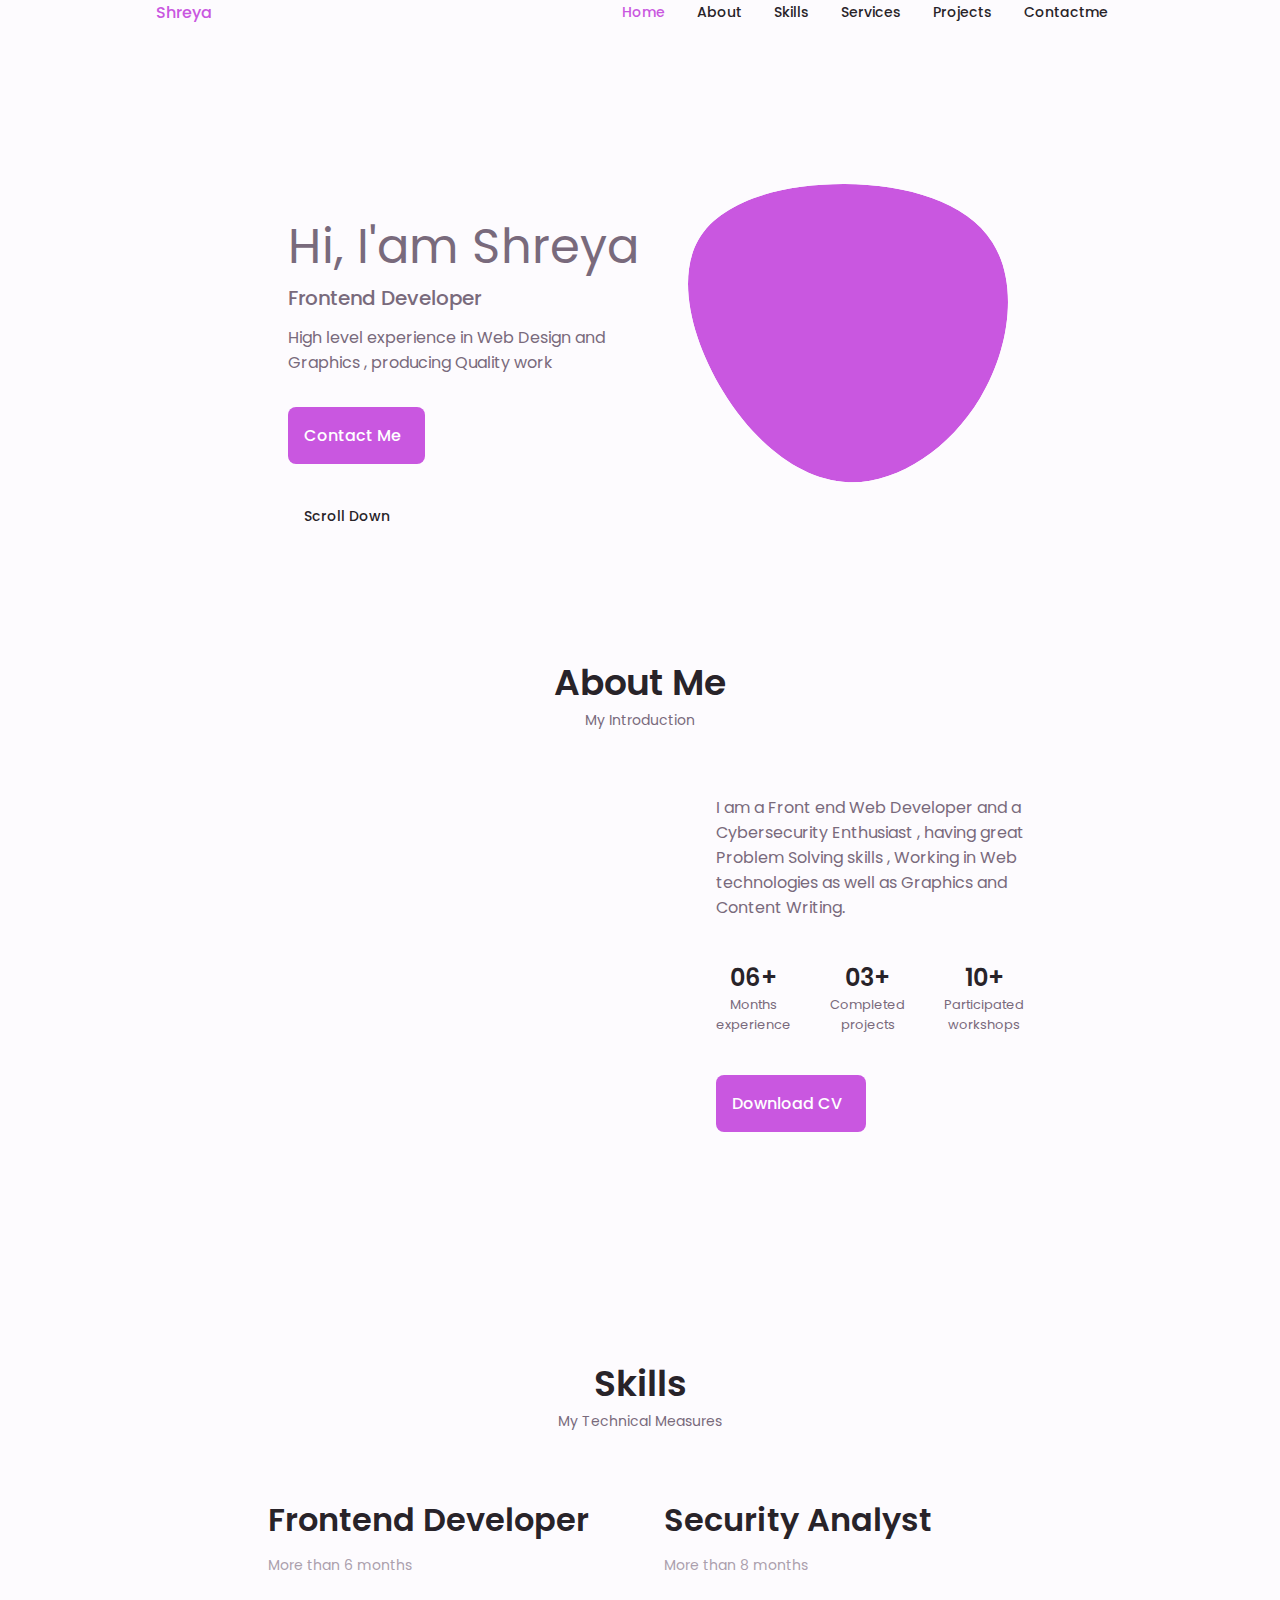
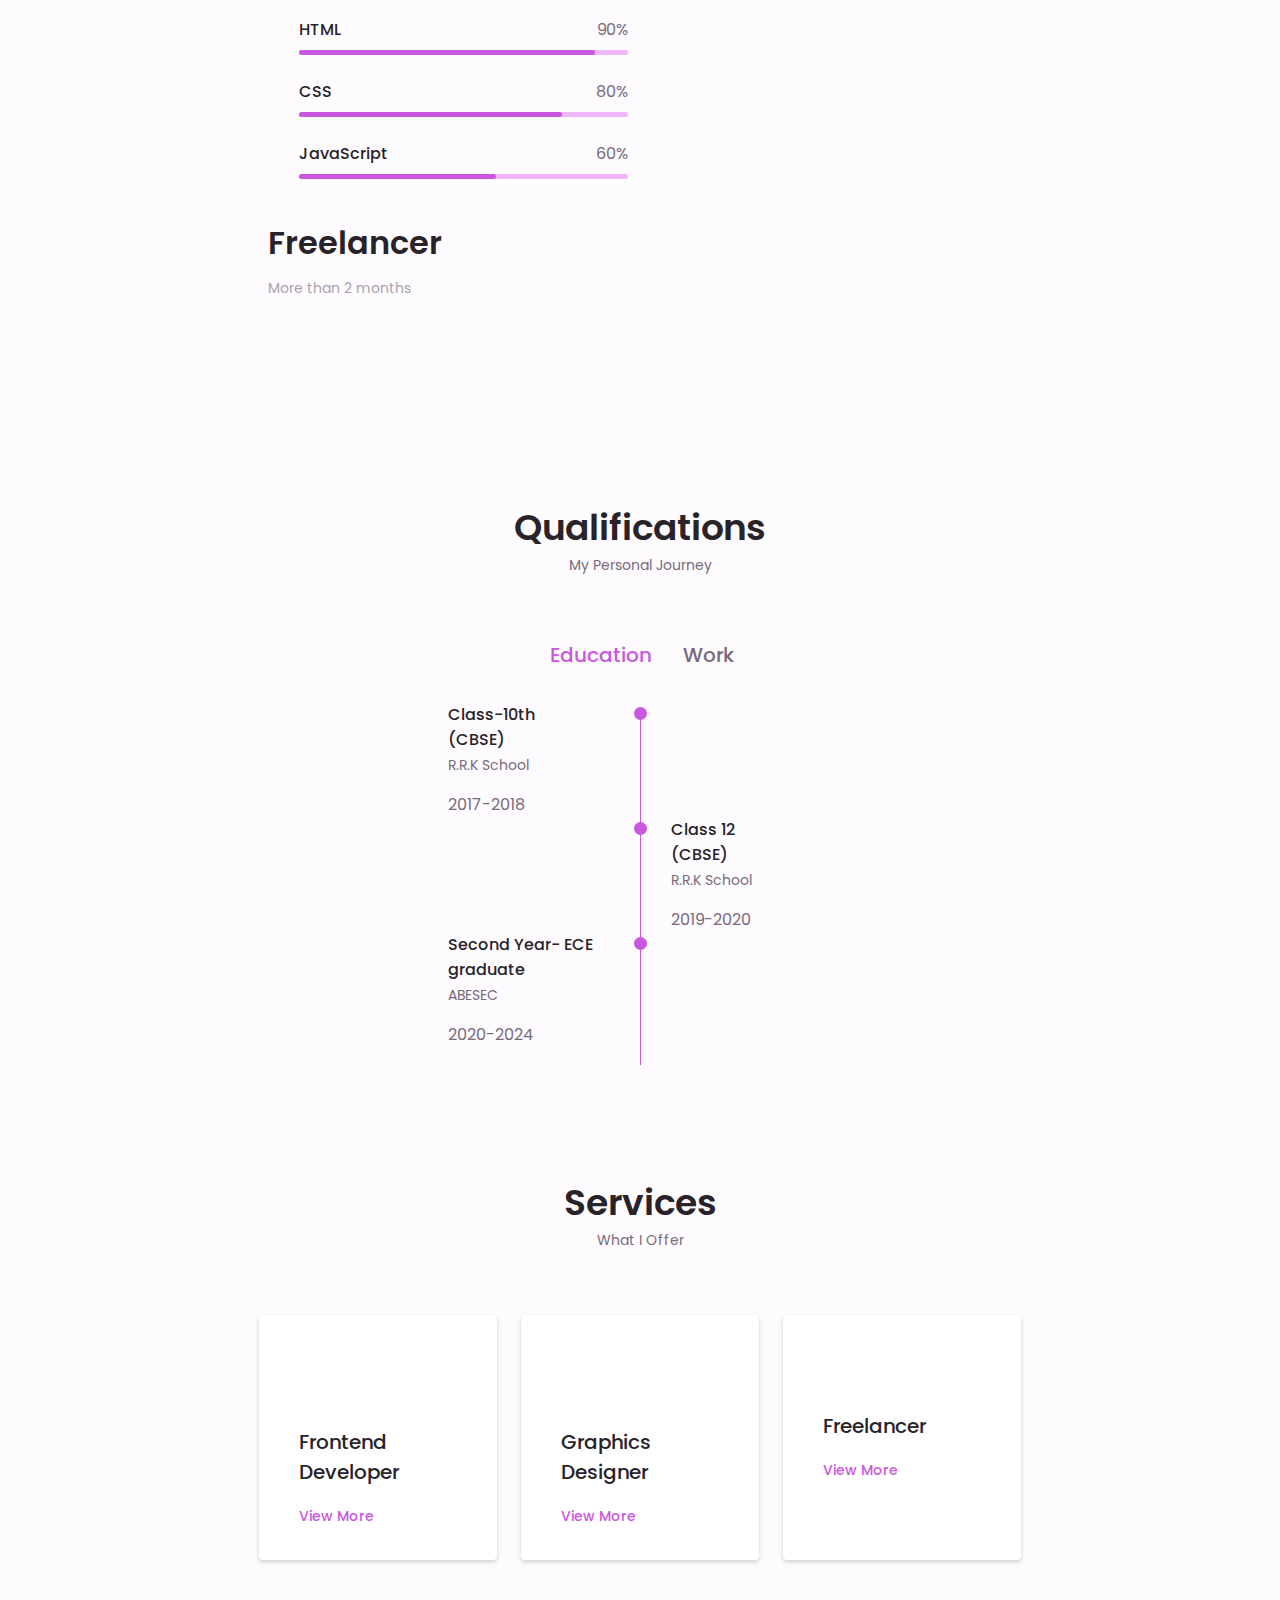
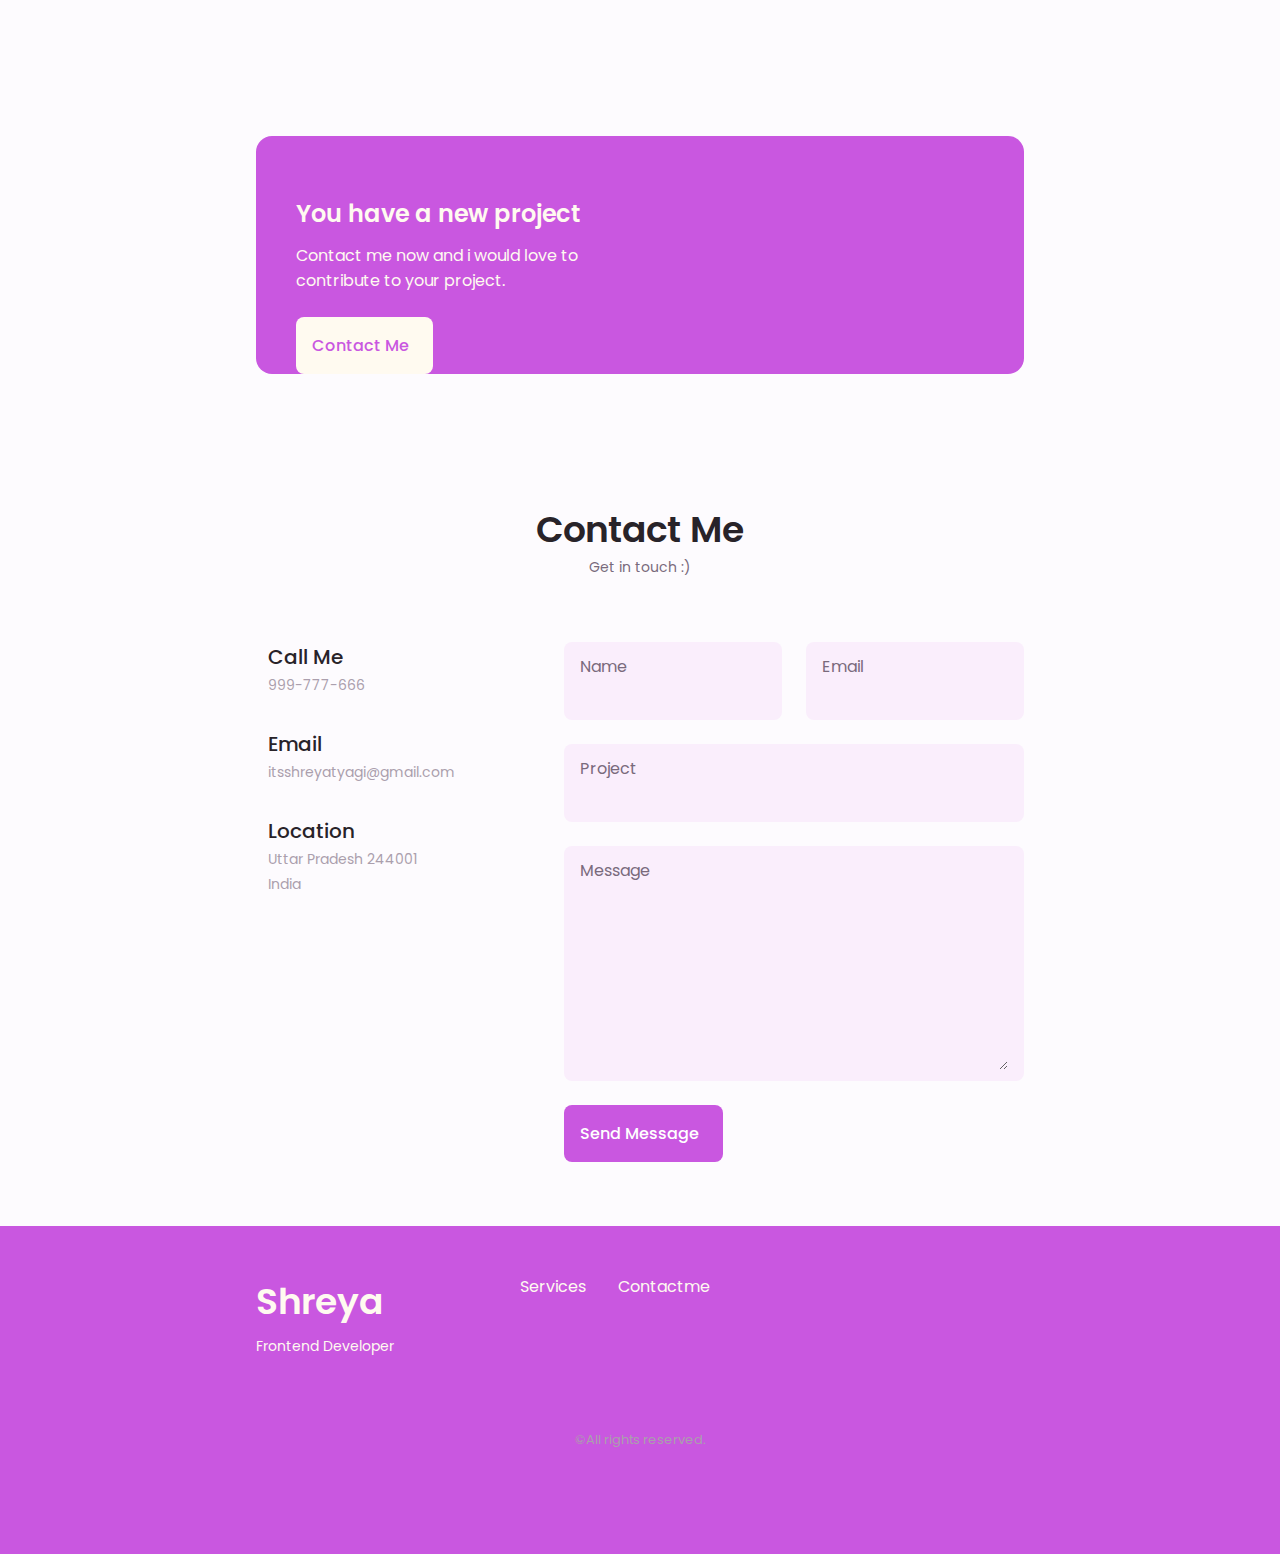
==== index.html @ b66e81a8 "Add files via upload" ====
<!DOCTYPE html>
    <html lang="en">
    <head>
        <meta charset="UTF-8">
        <meta name="viewport" content="width=device-width, initial-scale=1.0">

        <!--==================== UNICONS ====================-->
        <link rel="stylesheet" href="https://unicons.iconscout.com/release/v4.0.0/css/line.css">
        
        
        <!--==================== CSS ====================-->
        <link rel="stylesheet" href="Portfolioo.css">

        <title>Responsive Portfolio Website</title>
    </head>
    <body>
        <!--==================== HEADER ====================-->
        <header class="header" id="header">
            <nav class="nav container">
                <a href="#" class="nav__logo">Shreya</a>

                <div class="nav__menu" id="nav-menu">
                    <ul class="nav__list grid">
                        <li class="nav__item">
                            <a href="#home" class="nav__link active-link">
                                <i class="uil uil-estate nav__icon"></i> Home

                            </a>
                            <li class="nav__item">
                                <a href="#about" class="nav__link">
                                    <i class="uil uil-user nav__icon"></i> About
                                    
                                </a>
                            <li class="nav__item">
                            <a href="#skills" class="nav__link">
                                <i class="uil uil-file-edit-alt nav__icon"></i> Skills
                                
                            </a>
                            <li class="nav__item">
                                <a href="#services" class="nav__link">
                                    <i class="uil uil-briefcase-alt nav__icon"></i> Services
                                </a>
                           <li class="nav__item">
                                    <a href="#projects" class="nav__link">
                                        <i class="uil uil-scenery nav__icon"></i> Projects
                                 </a>
                           <li class="nav__item">
                                    <a href="#contact" class="nav__link">
                                        <i class="uil uil-message nav__icon"></i> Contactme
                                        
                                 </a>      
                          </li>
                    </ul>
                    <i class="uil uil-multiply nav__close" id="nav-close"></i>
                </div>

                <div class="nav__btns">
                    <!--Theme change button-->
                    <i class="uil uil-moon change-theme" id="theme-button"></i>

                    <div class="nav__toggle" id="nav-toggle">
                        <i class="uil uil-apps"></i>
                    </div>
                </div>
            </nav>
        </header>

        <!--==================== MAIN ====================-->
        <main class="main">
            <!--==================== HOME ====================-->
            <section class="home section" id="home">
                <div class="home__container container grid">
                    <div class="home__content grid">
                        <div class="home__social">
                            <a href="https://www.linkedin.com/in/shreya-tyagi-624786135" target= "_blank" class="home__social-icon">
                                <i class="uil uil-linkedin-alt"></i>

                            </a>
                            <a href="https://dribbble.com" target= "_blank" class="home__social-icon">
                                <i class="uil uil-dribbble"></i>
                            </a>
                            <a href="https://github.com" target= "_blank" class="home__social-icon">
                                <i class="uil uil-github-alt"></i>
                            </a>
                        </div>

                        <div class="home__blob">
                            <svg viewBox="0 0 200 187" xmlns="http://www.w3.org/2000/svg" xmlns:xlink="http://www.w3.org/1999/xlink">
                                <mask id="mask0" mask-type="alpha">
                                    <path d="M190.312 36.4879C206.582 62.1187 201.309 102.826 182.328 134.186C163.346 165.547 
                                    130.807 187.559 100.226 186.353C69.6454 185.297 41.0228 161.023 21.7403 129.362C2.45775 
                                    97.8511 -7.48481 59.1033 6.67581 34.5279C20.9871 10.1032 59.7028 -0.149132 97.9666 
                                    0.00163737C136.23 0.303176 174.193 10.857 190.312 36.4879Z"/>
                                </mask>
                                <g mask="url(#mask0)">
                                    <path d="M190.312 36.4879C206.582 62.1187 201.309 102.826 182.328 134.186C163.346 
                                    165.547 130.807 187.559 100.226 186.353C69.6454 185.297 41.0228 161.023 21.7403 
                                    129.362C2.45775 97.8511 -7.48481 59.1033 6.67581 34.5279C20.9871 10.1032 59.7028 
                                    -0.149132 97.9666 0.00163737C136.23 0.303176 174.193 10.857 190.312 36.4879Z"/>
                                    <image class="home__blob-img" x='14' y='9' xlink:href="../lala-removebg-preview.png">
                                </g>
                            </svg>
                        </div>

                        <div class="home__data">
                            <hi class="home__title">Hi, I'am Shreya</hi>
                            <h3 class="home__subtitle">Frontend Developer</h3>
                            <p class="home__description">High level experience in Web Design and Graphics , producing Quality work</p>
                            <a href="#contact" class="button button--flex">
                                Contact Me
                                <i class="uil uil-message button__icon"></i>
                            </a>
                        </div>
                    </div>

                    <div class="home__scroll">
                        <a href="#about" class="home__scroll-button button--flex">
                            <i class="uil uil-mouse-alt home__scroll-mouse"></i>
                            <span class="home__scroll-name">Scroll Down</span>
                            <i class="uil uil-arrow-down home__scroll-arrow"></i>
                        </a>
                    </div>
                </div>
            </section>

            <!--==================== ABOUT ====================-->
            <section class="about section" id="about">
                <h2 class="section__title">About Me</h2>
                <span class="section__subtitle">My Introduction</span>

                <div class="about__container container grid">
                    <img src="./portfolio1.jpg" alt="" class="about__img">

                    <div class="about__data">
                        <p class="about__description">
                            I am a Front end Web Developer and a Cybersecurity Enthusiast , having great Problem Solving skills , Working in Web technologies as well as Graphics and Content Writing.</p>

                            <div class="about__info">
                                <div>
                                    <span class="about__info-title">
                                    06+</span>
                                    <span class="about__info-name">
                                        Months<br>experience
                                    </span>
                                </div>

                                <div>
                                    <span class="about__info-title">
                                    03+</span>
                                    <span class="about__info-name">
                                        Completed
                                        <br>projects
                                    </span>
                                </div>

                                <div>
                                    <span class="about__info-title">
                                    10+</span>
                                    <span class="about__info-name">
                                        Participated<br>
                                       workshops
                                    </span>
                                </div>
                            </div>
                        
                        <div class="about__buttons">
                            <a download="" href="./Shreya_resume.pdf" class="button button--flex">
                                Download CV<i class="uil uil-download-alt button__icon"></i>
                            
                            </a>
                        </div>
                    </div>
                </div>

        
            </section>

            <!--==================== SKILLS ====================-->
            <section class="skills section" id="skills">
                <section class="skills section" id="skills">
                    <h2 class="section__title">Skills</h2>
                    <span class="section__subtitle">My Technical Measures</span>

                    <div class="skills__container container grid">
                        <div>
                            <!--==================== SKILLS 1====================-->
                            <div class="skills__content skills__open">
                                <div class="skills__header">
                                    <i class="uil uil-brackets-curly skills__icon"> </i>

                                    <div>
                                        <h1 class="skills__titles">Frontend Developer</h1>
                                        <span class="skills__subtitle">More than 6 months</span>
                                    </div>

                                    <i class="uil uil-angle-down skills__arrow"></i>
                                </div>

                                <div class="skills__list grid">
                                    <div class="skills__data">
                                        <div class="skills__titles">
                                            <h3 class="skills__name">  HTML
                                            </h3>
                                            <span class="skills__number">90%</span>
                                        </div>

                                         <div class="skills__bar">
                                             <span class="skills__percentage skills__html">
                                             </span>
                                         </div>
                                    </div>

                                    <div class="skills__data">
                                        <div class="skills__titles">
                                            <h3 class="skills__name"> CSS
                                            </h3>
                                            <span class="skills__number">80%</span>
                                        </div>

                                         <div class="skills__bar">
                                             <span class="skills__percentage skills__css">
                                             </span>
                                         </div>
                                    </div>

                                    <div class="skills__data">
                                        <div class="skills__titles">
                                            <h3 class="skills__name"> JavaScript
                                            </h3>
                                            <span class="skills__number">60%</span>
                                        </div>

                                         <div class="skills__bar">
                                             <span class="skills__percentage skills__js">
                                             </span>
                                         </div>
                                    </div> 
                                </div>
                            </div>
                       </div>

                        <div>
                             <!--==================== SKILLS 2 ====================-->
                             <div class="skills__content skills__close">
                                <div class="skills__header">
                                    <i class="uil uil-shield-check skills__icon"></i>

                                    <div>
                                        <h1 class="skills__titles">Security Analyst</h1>
                                        <span class="skills__subtitle">More than 8 months</span>
                                    </div>

                                    <i class="uil uil-angle-down skills__arrow"></i>
                                </div>

                                <div class="skills__list grid">
                                    <div class="skills__data">
                                        <div class="skills__titles">
                                            <h3 class="skills__name"> Penetration Testing
                                            </h3>
                                            <span class="skills__number">70%</span>
                                        </div>

                                         <div class="skills__bar">
                                             <span class="skills__percentage skills__pt">
                                             </span>
                                         </div>
                                    </div>

                                    <div class="skills__data">
                                        <div class="skills__titles">
                                            <h3 class="skills__name"> Enumeration & Scanning
                                            </h3>
                                            <span class="skills__number">80%</span>
                                        </div>

                                         <div class="skills__bar">
                                             <span class="skills__percentage skills__eands">
                                             </span>
                                         </div>
                                    </div>

                                    <div class="skills__data">
                                        <div class="skills__titles">
                                            <h3 class="skills__name"> Network Hacking
                                            </h3>
                                            <span class="skills__number">60%</span>
                                        </div>

                                         <div class="skills__bar">
                                             <span class="skills__percentage skills__nh">
                                             </span>
                                         </div>
                                    </div>

                                    <div class="skills__data">
                                        <div class="skills__titles">
                                            <h3 class="skills__name"> Gaining Root Access
                                            </h3>
                                            <span class="skills__number">80%</span>
                                        </div>

                                         <div class="skills__bar">
                                             <span class="skills__percentage skills__root">
                                             </span>
                                         </div>
                                    </div>
                                </div>
                             </div>   
                        </div>

                        <div>
                            <!--==================== SKILLS 3====================-->
                            <div class="skills__content skills__close">
                                <div class="skills__header">
                                    <i class="uil uil-swatchbook skills__icon"></i>

                                    <div>
                                        <h1 class="skills__titles">Freelancer</h1>
                                        <span class="skills__subtitle">More than 2 months</span>
                                    </div>

                                    <i class="uil uil-angle-down skills__arrow"></i>
                                </div>

                                <div class="skills__list grid">
                                    <div class="skills__data">
                                        <div class="skills__titles">
                                            <h3 class="skills__name"> Graphics Designing
                                            </h3>
                                            <span class="skills__number">80%</span>
                                        </div>

                                         <div class="skills__bar">
                                             <span class="skills__percentage skills__gd">
                                             </span>
                                         </div>
                                    </div>

                                    <div class="skills__data">
                                        <div class="skills__titles">
                                            <h3 class="skills__name">Transcripting
                                            </h3>
                                            <span class="skills__number">90%</span>
                                        </div>

                                         <div class="skills__bar">
                                             <span class="skills__percentage skills__ts">
                                             </span>
                                         </div>
                                    </div>

                                    <div class="skills__data">
                                        <div class="skills__titles">
                                            <h3 class="skills__name"> Photoshop
                                            </h3>
                                            <span class="skills__number">70%</span>
                                        </div>

                                         <div class="skills__bar">
                                             <span class="skills__percentage skills__php">
                                             </span>
                                         </div>
                                    </div>
                                </div>
                            </div>       
                        </div>
                    </div>
                </section>


            </section>

            <!--==================== QUALIFICATION ====================-->
            <section class="qualification section">
                <h2 class="section__title">Qualifications</h2>
                <span class="section__subtitle">My Personal Journey</span>

                <div class="qualification__container container">
                    <div class="qualification__tabs">
                        <div class="qualification__button button--flex qualification__active" data-target = '#education' >
                            <i class="uil uil-graduation-cap qualification__icon"></i>
                            Education
                        </div>

                        <div class="qualification__button button--flex " data-target="#work">
                            <i class="uil uil-briefcase-alt"></i>
                            Work
                        </div>
                    </div>

                    <div class="qualification__section">
                        <!--==================== QUALIFICATION CONTENT 1 ====================-->
                        <div class="qualification__content qualification__active" data-content id="education">
                            <!--==================== QUALIFICATION 1 ====================-->
                            <div class="qualification__data">
                                <div>
                                    <h3 class="qualification__title">
                                     Class-10th <br>(CBSE)
                                    </h3>
                                    <span class="qualification__subtitle">
                                        R.R.K School
                                    </span>
                                    <div class="qualification__calender">
                                        <i class="uil uil-calendar-alt"></i>
                                        2017-2018
                                    </div>
                                </div>

                                <div>
                                    <span class="qualification__rounder"></span>
                                    <span class="qualification__line"></span>
                                </div>
                            </div>

                             <!--==================== QUALIFICATION 2 ====================-->
                             <div class="qualification__data">
                                 <div></div>

                                 <div>
                                    <span class="qualification__rounder"></span>
                                    <span class="qualification__line"></span>
                                </div>

                                <div>
                                    <h3 class="qualification__title">
                                     Class 12 <br>(CBSE)
                                    </h3>
                                    <span class="qualification__subtitle">
                                        R.R.K School
                                    </span>
                                    <div class="qualification__calender">
                                        <i class="uil uil-calendar-alt"></i>
                                        2019-2020
                                    </div>
                                </div>
                            </div>

                             <!--==================== QUALIFICATION 3 ====================-->
                             <div class="qualification__data">

                                <div>
                                    <h3 class="qualification__title">
                                     Second Year- ECE graduate
                                    </h3>
                                    <span class="qualification__subtitle">
                                        ABESEC
                                    </span>
                                    <div class="qualification__calender">
                                        <i class="uil uil-calendar-alt"></i>
                                        2020-2024
                                    </div>
                                </div>

                                <div>
                                    <span class="qualification__rounder"></span>
                                    <span class="qualification__line"></span>
                                </div>
                            </div>
                        </div>

                        <div class="qualification__content" data-content id="work">
                            <!--==================== QUALIFICATION 1 ====================-->
                            <div class="qualification__data">

                                <div>
                                    <h3 class="qualification__title">
                                     Web Designer
                                    </h3>
                                    <span class="qualification__subtitle">
                                        Freelancing
                                    </span>
                                    <div class="qualification__calender">
                                        <i class="uil uil-calendar-alt"></i>
                                        2021-2022
                                    </div>
                                </div>

                                <div>
                                    <span class="qualification__rounder"></span>
                                    <span class="qualification__line"></span>
                                </div>
                            </div>

                             <!--==================== QUALIFICATION 2 ====================-->
                             <div class="qualification__data">
                                <div></div>

                                <div>
                                    <span class="qualification__rounder"></span>
                                    <span class="qualification__line"></span>
                                </div>

                                <div>
                                    <h3 class="qualification__title">
                                     Security Analyst
                                    </h3>
                                    <span class="qualification__subtitle">
                                        Udemy Certified
                                    </span>
                                    <div class="qualification__calender">
                                        <i class="uil uil-calendar-alt"></i>
                                        2021-2022
                                    </div>
                                </div>
                            </div>
                        </div>
                    </div>
                </div>
            </section>

            <!--==================== SERVICES ====================-->
            <section class="services section" id="services">
                <h2 class="section__title">Services</h2>
                <span class="section__subtitle">What I Offer</span>

                <div class="services__container container grid">
                    <!--==================== SERVICES 1====================-->
                    <div class="services__content">
                        <div>
                            <i class="uil uil-arrow services__icon"></i>
                            <h3 class="services__title">
                                Frontend<br>Developer
                            </h3>
                        </div>

                        <span class="button button--flex button--small button--link services__button">
                            View More
                            <i class="uil uil-arrow-right button__icon"></i>
                        </span>

                        <div class="services__modal">
                            <div class="services__modal-content">
                               <h4 class="services__modal-title">
                                   Frontend<br>Developer
                               </h4>
                               <i class="uil uil-times services__modal-close"></i>

                               <ul class="services__modal-services grid">
                                   <li class="services__modal-service">
                                    <i class="uil uil-check-circle services__modal-icon"></i>

                                    <p>I develop the user interface</p>
                                   </li>

                                   <li class="services__modal-service">
                                    <i class="uil uil-check-circle services__modal-icon"></i>

                                    <p>Webpage Development</p>
                                   </li>
                                    
                                   <li class="services__modal-service">
                                    <i class="uil uil-check-circle services__modal-icon"></i>

                                    <p>I create transitions </p>
                                   </li>
                        
                               </ul>
                            </div>
                        </div>
                    </div>

                    <!--==================== SERVICES 3====================-->
                    <div class="services__content">
                        <div>
                            <i class="uil uil-web-grid services__icon"></i>
                            <h3 class="services__title">
                                Graphics<br> Designer
                            </h3>
                        </div>

                        <span class="button button--flex button--small button--link services__button">
                            View More
                            <i class="uil uil-arrow-right button__icon"></i>
                        </span>

                        <div class="services__modal">
                            <div class="services__modal-content">
                               <h4 class="services__modal-title">
                                  Hands on Graphics
                               </h4>
                               <i class="uil uil-times services__modal-close"></i>

                               <ul class="services__modal-services grid">
                                   <li class="services__modal-service">
                                    <i class="uil uil-check-circle services__modal-icon"></i>

                                    <p>I develop the Posters .</p>
                                   </li>

                                   <li class="services__modal-service">
                                    <i class="uil uil-check-circle services__modal-icon"></i>

                                    <p> I design brand logos.
                                    </p>
                                   </li>

                                   <li class="services__modal-service">
                                    <i class="uil uil-check-circle services__modal-icon"></i>

                                    <p>I develop Social Media Posts and stories.</p>
                                   </li>

                                   <li class="services__modal-service">
                                    <i class="uil uil-check-circle services__modal-icon"></i>

                                    <p>I create online advertisements and thumbnails.</p>
                                   </li>
                                   
                               </ul>
                            </div>
                        </div>
                    </div>

                    <!--==================== SERVICES 2====================-->
                    <div class="services__content">
                        <div>
                            <i class="uil uil-edit"></i>
                            <h3 class="services__title">
                                Freelancer
                            </h3>
                        </div>

                        <span class="button button--flex button--small button--link services__button">
                            View More
                            <i class="uil uil-arrow-right button__icon"></i>
                        </span>

                        <div class="services__modal">
                            <div class="services__modal-content">
                               <h4 class="services__modal-title">
                                   Transcript & Photoshop
                               </h4>
                               <i class="uil uil-times services__modal-close"></i>

                               <ul class="services__modal-services grid">
                                   <li class="services__modal-service">
                                    <i class="uil uil-check-circle services__modal-icon"></i>

                                    <p>I transcript Educational videos</p>
                                   </li>

                                   <li class="services__modal-service">
                                    <i class="uil uil-check-circle services__modal-icon"></i>

                                    <p>I transcript Social media content</p>
                                   </li>
                                    
                                   <li class="services__modal-service">
                                    <i class="uil uil-check-circle services__modal-icon"></i>

                                    <p>Edit Pictures </p>
                                   </li>
                                   
                                   <li class="services__modal-service">
                                    <i class="uil uil-check-circle services__modal-icon"></i>

                                    <p>I photoshop images</p>
                                   </li>
                        
                               </ul>
                            </div>
                        </div>
                    </div>
                </div>
            </section>

           

            <!--==================== PROJECT IN MIND ====================-->
            <section class="project section" id="projects">
                <div class="project__bg">
                    <div class="project__container container grid">
                        <div class="project__data">
                            <h2 class="project__title">
                                You have a new project
                            </h2>
                            <p class="project__description">
                                Contact me now and i would love to contribute to your project.
                            </p>
                                <a href="#contact" class="button button--flex button--white">
                                    Contact Me
                                    <i class="uil uil-comment-message project__icon button__icon"></i>
                                </a>  
                        </div>

                        <img src="../gallery-item-05.jpg" alt="" class="project__img">
                    </div>
                </div>

            </section>
            

            <!--==================== CONTACT ME ====================-->
            <section class="contact section" id="contact">
                <h2 class="section__title">Contact Me</h2>
                <span class="section__subtitle">Get in touch :)</span>

                <div class="contact__container container grid">
                    <div>
                        <div class="contact__info">
                            <i class="uil uil-phone contact__icon"></i>

                            <div>
                                <h3 class="contact__title">
                                    Call Me
                                </h3>
                                <span class="contact__subtitle">
                                    999-777-666
                                </span>
                            </div>
                        </div>

                        <div class="contact__info">
                            <i class="uil uil-envelope-check contact__icon"></i>

                            <div>
                                <h3 class="contact__title">
                                    Email
                                </h3>
                                <span class="contact__subtitle">
                                    itsshreyatyagi@gmail.com
                                </span>
                            </div>
                        </div>

                        <div class="contact__info">
                            <i class="uil uil-map-marker contact__icon"></i>

                            <div>
                                <h3 class="contact__title">
                                    Location
                                </h3>
                                <span class="contact__subtitle">
                                    Uttar Pradesh 244001<br> India
                                </span>
                            </div>
                        </div>
                    </div>

                    <form action="" class="contact__form grid">
                        <div class="contact__inputs grid">
                            <div class="contact__content">
                                <label for="" class="conatct__label">
                                    Name
                                </label>
                                <input type="text" class="contact__input">
                            </div>
                            <div class="contact__content">
                                <label for="" class="conatct__label">
                                    Email
                                </label>
                                <input type="email" class="contact__input">
                            </div>

                        </div>
                        <div class="contact__content">
                            <label for="" class="conatct__label">
                                Project
                            </label>
                            <input type="text" class="contact__input">
                        </div>
                        <div class="contact__content">
                            <label for="" class="conatct__label">
                              Message
                            </label>
                           <textarea name="" id="" cols="0" rows="7" class="contact__input"></textarea>
                        </div>

                        <div>
                            <a href="#" class="button button--flex">
                                Send Message
                                <i class="uil uil-message button__icon"></i>
                            </a>
                        </div>
                    </form>
                </div>
            </section>
        </main>
        

        <!--==================== FOOTER ====================-->
        <footer class="footer">
            <div class="footer__bg">
                <div class="footer__container container grid">
                    <div>
                        <h1 class="footer__title">Shreya
                        </h1>
                        <span class="footer__subtitle">
                                Frontend Developer
                        </span>
                    </div>

                    <ul class="footer__links">
                        <li>
                            <a href="#services" class="footer__link">Services</a>
                        </li>
                        
                        <li>
                            <a href="#contact" class="footer__link">Contactme</a>
                        </li>
                    </ul>

                    <div class="footer__socials">
                        <a href="https://www.facebook.com/" target = "_blank"   class="footer__social">
                            <i class="uil uil-facebook"></i>
                        </a>

                        <a href="https://www.instagram.com/" target = "_blank"   class="footer__social">
                            <i class="uil uil-instagram"></i>
                        </a>

                        <a href="https://twitter.com/" 
                        target = "_blank" class="footer__social">
                            <i class="uil uil-twitter-alt"></i>
                        </a>

                    </div>
                </div>

                <p class="footer__copy"> &#169;All rights reserved.</p>
            </div>
            
        </footer>
        
        <!--==================== SCROLL TOP ====================-->
        <a href="#" class="scrollup" id="scroll-up">
            <i class="uil uil-angle-double-up scrollup__icon"></i>
        </a>

        <!--==================== MAIN JS ====================-->
        <script src="main.js"></script>
    </body>
</html>
---- Portfolioo.css ----
/*==================== GOOGLE FONTS ====================*/
@import url('https://fonts.googleapis.com/css2?family=Poppins:wght@400;500;600&display=swap');

/*==================== VARIABLES CSS ====================*/
 :root {
    --header-height: 3rem ;

    /*========== Colors ==========*/
    /* Change favorite color */
    --hue-color: 650; /*Purple 250 - Green 142 - Blue 230 - Pink 340*/

    /* HSL color mode */
    --first-color:hsl(var(--hue-color),69%,61%) ;
    --first-color-second: hsl(var(--hue-color),69%,61%) ;
    --first-color-alt: hsl(var(--hue-color),57%,53%) ;
    --first-color-lighter: hsl(var(--hue-color),92%,85%) ; 
    --title-color: hsl(var(--hue-color),8%,15%) ;
    --text-color: hsl(var(--hue-color),8%,45%);
    --text-color-light: hsl(var(--hue-color),8%,65%);
    --input-color:hsl(var(--hue-color),70%,96%) ;
    --body-color: hsl(var(--hue-color),60%,99%);
    --container-color: #fff;
    --scroll-bar-color: hsl(var(--hue-color),12% , 90%);
    --scroll-thumb-color: hsl(var(--hue-color),12% , 80%);

    /*========== Font and typography ==========*/
    --body-font:'Poppins', sans-serif ;

    /* .5rem = 8px, 1rem = 16px, 1.5rem = 24px ... */
    --big-font-size: 2rem ;
    --h1-font-size: 1.5rem;
    --h2-font-size: 1.25rem;
    --h3-font-size: 1.125rem ;
    --normal-font-size: .938rem;
    --small-font-size: .813rem;
    --smaller-font-size: .75rem;

    /*========== Font weight ==========*/
    --font-medium: 500 ;
    --font-semi-bold:600 ;

    /*========== Margenes Bottom ==========*/
    /* .25rem = 4px, .5rem = 8px, .75rem = 12px ... */
    --mb-0-25:.25rem;
    --mb-0-5: .5rem;
    --mb-0-75:.75rem ;
    --mb-1: 1rem;
    --mb-1-5: 1.5rem;
    --mb-2: 2rem;
    --mb-2-5: 2.5rem;
    --mb-3: 3rem;

    /*========== z index ==========*/
    --z-tooltip:10 ;
    --z-fixed: 100;
    --z-modal: 1000;
}

/* Font size for large devices */
@media screen and (min-width: 968px) {
    :root {
        --big-font-size: 3rem;
        --h1-font-size: 2.25rem ;
        --h2-font-size: 1.5rem ;
        --h3-font-size: 1.25rem;
        --normal-font-size: 1rem;
        --small-font-size: .875rem ;
        --smaller-font-size: .813rem;
    }
}

/*========== Variables Dark theme ==========*/
body.dark-theme{
    /* HSL color mode */
    
    --first-color-second: hsl(var(--hue-color),30%,8%) ; 
    --title-color: hsl(var(--hue-color),8%,95%) ;
    --text-color: hsl(var(--hue-color),8%,75%);
    --input-color:hsl(var(--hue-color),29%,16%) ;
    --body-color: hsl(var(--hue-color),28%,12%);
    --container-color: hsl(var(--hue-color), 29%, 16%);
    --scroll-bar-color: hsl(var(--hue-color),12% , 48%);
    --scroll-thumb-color: hsl(var(--hue-color),12% , 36%);

}

/*========== Button Dark/Light ==========*/
.nav__btns{
    display: flex;
    align-items: center;
}

.change-theme{
    font-size: 1.5rem;
    color: var(--title-color);
    margin-right: var(--mb-1);
    cursor: pointer;
}

.change-theme:hover{
    color: var(--first-color);
}

/*==================== BASE ====================*/
*{
    box-sizing: border-box;
    padding: 0%;
    margin: 0%;
}
html{
    scroll-behavior: smooth;
}

body{
    
    margin: 0 0 var(--header-height)0;
    font-family: var(--body-font);
    font-size: var(--normal-font-size);
    background-color: var(--body-color);
    color: var(--text-color);
}

h1,h2,h3,h4{
    color: var(--title-color);
    font-weight: var(--font-semi-bold);
}

ul{
    list-style: none;
}

a{
    text-decoration: none;
}

img{
    max-width: 100%;
    height:auto;
}
/*==================== REUSABLE CSS CLASSES ====================*/
.section{
    padding: 2rem 0 3rem;
}

.section__title{
    font-size: var(--h1-font-size);
}
.section__subtitle{
    display: block;
    font-size: var(--small-font-size);
    margin-bottom: var(--mb-3);
}

.section__title,
.section__subtitle{
    
    text-align: center;

}
/*==================== LAYOUT ====================*/
.container{
    max-width: 768px;
    margin-left: var(--mb-1-5);
    margin-right: var(--mb-1-5);
}

.grid{
    display: grid;
    gap: 1.5rem;
}

.header{
    width: 100%;
    position: fixed;
    bottom: 0;
    left: 0;
    z-index: var(--z-fixed);
    background-color: var(--body-color);
}
/*==================== NAV ====================*/
.nav{
    max-width: 968px;
    height: var(--header-height);
    display: flex;
    justify-content: space-between;
    align-items: center;
}


.nav__logo,
.nav__toggle{
    color: var(--first-color) ;
    font-weight: var(--font-medium);

}

.nav__logo:hover{
    color: var(--first-color);
}

.nav__toggle{
    font-size: 1.3rem;
    cursor: pointer;
}

.nav__toggle:hover{
    color: var(--first-color);
}

@media screen and (max-width: 767px){
    .nav__menu{
        position: fixed;
        bottom: -100%;
        left: 0;
        width: 100%;
        background-color: var(--body-color);
        padding: 2rem 1.5rem 4rem;
        box-shadow: 0 -1px 4px rgba(0,0,0,.15);
        border-radius: 1.5rem 1.5rem 0 0;
        transition: .3s;
    }
}

    .nav__list{
        grid-template-columns: repeat(3, 1fr);
        gap: 2rem;
    }

    .nav__link{
        display: flex;
        flex-direction: column;
        align-items: center;
        font-size: var(--small-font-size);
        color: var(--title-color);
        font-weight: var(--font-medium);
    }

    .nav__link:hover{
        color: var(--first-color);
    }
    .nav__icon{
        font-size: 1.5rem;
    }

    .nav__close{
        position: absolute;
        right: 1.3rem;
        bottom: .5rem;
        font-size: 1.5rem;
        cursor: pointer;
        color: var(--first-color);
    }

    .nav__close:hover{
        color: var(--first-color-alt);
    }

/* show menu */
.show-menu{
    bottom: 0;
}

/* Active link */
.active-link{
    color: var(--first-color);
}


/* Change background header */
.scroll-header{
    box-shadow: 0 -1px 4px rgba(0,0,0,.15);
}


/*==================== HOME ====================*/
.home__container{
    gap: 1rem ;
}

.home__content{
    grid-template-columns: .5fr 3fr ;
    padding-top: 3.5rem;
    align-items: center;
}
.home__social{
    display: grid;
    grid-template-columns: max-content;
    row-gap: 1rem;
}

.home__social-icon{
    font-size: 2.1rem;
    color: var(--first-color);
}

.home__social-icon:hover{
    color: var(--first-color-alt);
}

.home__blob{
    width: 250px;
    fill: var(--first-color);

}

.home__blob-img{
    width: 170px;
}

.home__data{
    grid-column: 1/3 ;
}

.home__title{
    font-size: var(--big-font-size);

}

.home__subtitle{
    font-size: var(--h3-font-size);
    color: var(--text-color);
    font-weight: var(--font-medium);
    margin-bottom: var(--mb-0-75);
    
}

.home__description{
    margin-bottom: var(--mb-2);

}

.home__scroll{
    display: none;
}

.home__scroll-button{
    color: var(--first-color);
    transition: .3s;
}

.home__scroll-button:hover{
    transform: translateY(0.5rem);
}

.home__scroll-mouse{
    font-size: 2.3rem;
}

.home__scroll-name{
    font-size: var(--small-font-size);
    color: var(--title-color);
    font-weight: var(--font-medium);
    margin-right: var(--mb-0-25);
}

.home__scroll-arrow{
    font-size: 1.75rem;
}

/*==================== BUTTONS ====================*/
.button{
    display: inline-block;
    background-color: var(--first-color);
    color: #fff;
    padding: 1rem;
    border-radius: .5rem;
    font-weight: var(--font-medium);
}

.button:hover{
    background-color: var(--first-color-alt);
}

.button__icon{
    font-size: 1.25rem;
    margin-left: var(--mb-0-5);
    transition: .3s;
}

.button--white{
    background-color: floralwhite;
    color: var(--first-color);
}

.button--white:hover{
    background-color: var(--first-color-lighter);
}

.button--flex{
    display: inline-flex;
    align-items: center;
}

.button--small{
    padding: .75rem 1rem;
}

.button--link{
    padding: 0;
    background-color: transparent;
    color: var(--first-color);
}

.button--link:hover{
    background-color: transparent;
    color: var(--first-color-alt);
}


/*==================== ABOUT ====================*/
.about__img{
    width: 260px;
    border-radius: .5rem;
    justify-self: center;
    align-self: center;
}

.about__description{
    text-align: center;
    margin-bottom: var(--mb-2-5);
}

.about__info{
    display: flex;
    justify-content: space-evenly;
    margin-bottom: var(--mb-2-5);
}

.about__info-title{
    font-size: var(--h2-font-size);
    font-weight: var(--font-semi-bold);
    color: var(--title-color);
}

.about__info-name{
    font-size: var(--smaller-font-size);
}

.about__info-title,
.about__info-name{
    display: block;
    text-align: center;

}

.about__buttons{
    display: flex;
    justify-content: center;
}


/*==================== SKILLS ====================*/
.skills__container{
    row-gap: 0;
}

.skills__header{
    display: flex;
    align-items: center;
    margin-bottom: var(--mb-2-5);
    cursor: pointer;
}

.skills__icon,
.skills__arrow{
    font-size: 2rem;
    color: var(--first-color);
}

.skills__icon{
    margin-right: var(--mb-0-75) ;
}

.skills__title{
    font-size: var(--h3-font-size);
}

.skills__subtitle{
    font-size: var(--small-font-size);
    color: var(--text-color-light);
}

.skills__arrow{
    margin-left: auto;
    transition: .4s;
}

.skills__list{
    row-gap: 1.5rem;
    padding-left: 2.7rem;
}

.skills__titles{
    display: flex;
    justify-content: space-between;
    margin-bottom: var(--mb-0-5);
}

.skills__name{
    font-size: var(--normal-font-size);
    font-weight: var(--font-medium);
}

.skills__bar,
.skills__percentage{
    height: 5px;
    border-radius: .25rem;
}

.skills__bar{
    background-color: var(--first-color-lighter);
}

.skills__percentage{
    display: block;
    background-color: var(--first-color);
}

.skills__html{
    width: 90%;
}
.skills__css{
    width: 80%;
}
.skills__js{
    width: 60%;
}


.skills__pt{
    width: 70%;
}
.skills__eands{
    width: 80%;
}
.skills__nh{
    width: 60%;
}
.skills__root{
    width: 80%;
}


.skills__gd{
    width: 80%;
}
.skills__ts{
    width: 90%;
}
.skills__php{
    width: 70%;
}

.skills__close .skills__list{
    height: 0;
    overflow: hidden;
}

.skills__open .skills__list{
    height: max-content;
    margin-bottom: var(--mb-2-5);
}

.skills__open .skills__arrow{
    transform: rotate(-180deg);
    overflow: hidden;
}


/*==================== QUALIFICATION ====================*/
.qualification__tabs{
    display: flex;
    justify-content: space-evenly;
    margin-bottom: var(--mb-2);
}

.qualification__button{
    font-size: var(--h3-font-size);
    font-weight: var(--font-medium);
    cursor: pointer;
}

.qualification__button:hover{
    color: var(--first-color);
}

.qualification__icon{
    font-size: 2rem;
    margin-right: var(--mb-0-25);
}

.qualification__data{
    display: grid;
    grid-template-columns: 1fr max-content 1fr ;
    column-gap: 1.5rem;
}

.qualification__title{
    font-size: var(--normal-font-size);
    font-weight: var(--font-medium);
}

.qualification__subtitle{
    display: inline-block;
    font-size: var(--small-font-size) ;
    margin-bottom: var(--mb-1);
}

.qualification__calendar{
    font-size: var(--smaller-font-size);
    color: var(--text-color-light);
}

.qualification__rounder{
    display: inline-block;
    width: 13px;
    height: 13px;
    background-color: var(--first-color);
    border-radius: 50%;
}

.qualification__line{
    display: block;
    width: 1px;
    height: 100%;
    background-color: var(--first-color);
    transform: translate(6px,-7px);
}

.qualification [data-content]{
    display: none;
}

.qualification__active[data-content]{
    display: block;
}

.qualification__button.qualification__active{
    color: var(--first-color);
}


/*==================== SERVICES ====================*/
.services__container{
    gap: 1.5rem;
    grid-template-columns: repeat(2, 1fr);
}

.services__content{
    position: relative;
    background-color: var(--container-color);
    padding: 3.5rem .5rem 1.25rem 1.5rem;
    border-radius: .25rem;
    box-shadow: 0 2px 4px rgba(0,0,0,.18);
    transition: .3s;
}

.services__content:hover{
    box-shadow: rgba(0,0,0,.15);
}

.services__icon{
    display: block;
    font-size: 1.7rem;
    color: var(--first-color);
    margin-bottom: var(--mb-1);
}

.services__title{
    font-size: var(--h3-font-size);
    margin-bottom: var(--mb-1);
    font-weight: var(--font-medium);
}

.services__button{
    cursor: pointer;
    font-size: var(--small-font-size);
}

.services__button:hover .button__icon{
    transform: translateX(.25rem);
}

.services__modal{
    position: fixed;
    top: 0;
    left: 0;
    right: 0;
    bottom: 0;
    background-color: rgba(0,0,0,.5);
    display: flex;
    align-items: center;
    justify-content: center;
    padding: 0 1rem;
    z-index: var(--z-modal);
    opacity: 0;
    visibility: hidden;
    transition: .3s;
}

.services__modal-content{
    position: relative;
    background-color: var(--container-color);
    padding: 1.5rem;
    border-radius: .5rem;
}

.services__modal-services{
    row-gap: 1rem;
}

.services__modal-service{
    display: flex;
}

.services__modal-title{
    font-size: var(--h3-font-size);
    font-weight: var(--font-medium);
    margin-bottom: var(--mb-1-5);
}

.services__modal-close{
    position: absolute;
    top: 1rem;
    right: 1rem;
    font-size: 1.5rem;
    color: var(--first-color);
    cursor: pointer;
}

.services__modal-icon{
    color: var(--first-color);
    margin-right: var(--mb-0-75);
}


/* Active Modal */
.active-modal{
    opacity: 1;
    visibility: visible;
}


/*==================== PROJECT IN MIND ====================*/
.project{
    text-align: center;
}

.project__bg{
    background-color: var(--first-color-second);
    padding-top: 3rem;
}

.project__title{
    font-size: var(--h2-font-size);
    margin-bottom: var(--mb-0-75);
}

.project__description{
    margin-bottom: var(--mb-1-5);
}

.project__title,
.project__description{
    color: floralwhite;
}

.project__img{
    width: 280px;
    justify-self: center;
    padding-bottom: 2rem;
}


/*==================== CONTACT ME ====================*/
.contact__container{
    row-gap: 3rem;
}

.contact__info{
    display: flex;
    margin-bottom: var(--mb-2);
}

.contact__icon{
    font-size: 2rem;
    color: var(--first-color);
    margin-right: var(--mb-0-75);
}

.contact__title{
    font-size: var(--h3-font-size);
    font-weight: var(--font-medium);
}

.contact__subtitle{
    font-size: var(--small-font-size);
    color: var(--text-color-light);
}

.contact__content{
    background-color: var(--input-color);
    border-radius: .5rem;
    padding: .75rem 1rem .25rem;
}

.contact__label{
    font-size: var(--smaller-font-size);
    color: var(--title-color);
}

.contact__input{
    width: 100%;
    background-color: var(--input-color);
    color: var(--text-color);
    font-family: var(--body-font);
    font-size: var(--normal-font-size);
    border: none;
    outline: none;
    padding: .25rem .5rem .5rem 0;
}


/*==================== FOOTER ====================*/
.footer{
    padding-top: 2rem;
}

.footer__container{
    row-gap: 3.5rem;
}

.footer__bg{
    background-color: var(--first-color-second);
    padding: 2rem 0 3rem;

}

.footer__title{
    font-size: var(--h1-font-size);
    margin-bottom: var(--mb-0-25);
}

.footer__subtitle{
    font-size: var(--small-font-size);
}

.footer__links{
    display: flex;
    flex-direction: column;
    row-gap: .75rem;
}

.footer__link:hover{
    color: var(--first-color-lighter);
}

.footer__social{
    font-size: 1.25rem;
    margin-right: var(--mb-1-5);

}

.footer__social:hover{
    color: var(--first-color-lighter);
}

.footer__copy{
    font-size: var(--smaller-font-size);
    text-align: center;
    color: var(--text-color-light);
    margin-bottom: var(--mb-3);
}

.footer__title,
.footer__subtitle,
.footer__link,
.footer__social{
    color: floralwhite;
}


/*========== SCROLL UP ==========*/
.scrollup{
    position: fixed;
    right: 1rem;
    bottom: -20%;
    background-color: var(--first-color);
    opacity: .8;
    padding: 0 .3rem;
    border-radius: .4rem;
    z-index: var(--z-tooltip);
    transition: .4s;
}

.scrollup:hover{
    background-color: var(--first-color-alt);
}

.scrollup__icon{
    font-size: 1.5rem;
    color: floralwhite;
}

/* Show scroll */
.show-scroll{
    bottom: 5rem;
}

/*========== SCROLL BAR ==========*/
::-webkit-scrollbar{
    width: .60rem;
    background-color: var(--scroll-bar-color);
    border-radius: .5rem;
}

::-webkit-scrollbar-thumb{
    background-color: var(--scroll-thumb-color);
    border-radius: .5rem;
}


::-webkit-scrollbar-thumb:hover{
    background-color: var(--text-color-light);
}

/*==================== MEDIA QUERIES ====================*/
/* For small devices */
@media screen and (max-width: 350px){
    .container{
        margin-left: var(--mb-1);
        margin-right: var(--mb-1);
    }
    
    .nav__menu{
        padding: 2rem .25rem 4rem; 
    }

    .nav__list{
        column-gap: 0;
    }

    .home__content{
        grid-template-columns: .25fr 3fr;
    }

    .home__blob{
        width: 180px;
    }

    .skills__title{
        font-size: var(--normal-font-size);
    }

    .qualification__data{
        gap: .5rem;
    }

    .services__container{
        grid-template-columns: max-content;
        justify-content: center;
    }

    .services__content{
        padding-right: 3.5rem;
    }

    .services__modal{
        padding: 0 .5rem;
    }

    .project__img{
        width: 200px;
    }

}

/* For medium devices */
@media screen and (min-width: 568px){
    .home__content{
        grid-template-columns: max-content 1fr 1fr ;
    }

    .home__data{
        grid-column: initial;
    }

    .home__blob{
        order: 1;
        justify-self: center;
    }

    .about__container,
    .skills__container,
    .project__container,
    .contact__container,
    .footer__container {
        grid-template-columns: repeat(2, 1fr);
    }
    

    .qualification__section{
        display: grid;
        grid-template-columns: .6fr;
        justify-content: center;
    }

}

@media screen and (min-width: 768px) {
        .container{
            margin-left: auto;
            margin-right: auto;
        }

        body{
            margin: 0;
        }

        .section{
            padding: 6rem 0 2rem;
        }

        .section__subtitle{
            margin-bottom: 4rem;
        }
        
        .header{
            top: 0;
            bottom: initial;
        }

        .header,
        .main,
        .footer__container{
            padding: 0 1rem;
        }

        .nav{
            height: calc(var(--header-height)+ 1.5rem);
            column-gap: 1rem;
        }
        
        .nav__icon,
        .nav__close,
        .nav__toggle{
            display: none;
        }

        .nav__list{
            display: flex;
            column-gap: 2rem;
        }
        
        .nav__menu{
            margin-left: auto;   
        }

        .change-theme{
            margin: 0;
        }

        .home__container{
            row-gap: .5rem;
        }

        .home__content{
            padding-top: 5.5rem;
            column-gap: 2rem;
        }

        .home__blob{
            width: 270px;
        }

        .home__scroll{
            display: block;
        }

        .home__scroll-button{
            margin-left: 3rem;
        }

        .about__container{
            column-gap: 5rem;
        }

        .about__img{
            width: 380px;
        }

        .about__description{
            text-align: initial;
        }

        .about__info{
            justify-content: space-between;
        }

        .about__buttons{
            justify-content: initial;
        }

        .qualification__tabs{
            justify-content: center;
        }

        .qualification__button{
            margin: 0 var(--mb-1);
        }


        .qualification__section{
            grid-template-columns: .5fr;
        }

        .services__container{
            grid-template-columns: repeat(3, 218px);
            justify-content: center;
        }

        .services__icon{
            font-size: 2rem;
        }

        .services__content{
            padding: 6rem 0 2rem 2.5rem;
        }

        .services__modal-content{
            width: 450px;
        }

        .project{
            text-align: initial;
        }

        .project__bg{
            background: none;
        }

        .project__container{
            background-color: var(--first-color-second);
            border-radius: 1rem;
            padding: 3rem 2.5rem 0;
            grid-template-columns: 1fr max-content;
            column-gap: 3rem;
        }

        .project__data{
            padding-top: .8rem;
        }

        .footer__container{
            grid-template-columns: repeat(3, 1fr);
        }

        .footer__bg{
            padding: 3rem 0 3.5rem;

        }

        .footer__links{
            flex-direction: row;
            column-gap: 2rem;
        }

        .footer__socials{
            justify-self: flex-end;
            
        }

        .footer__copy{
            margin-top: 4.5rem;
        }

    }


/* For large devices */
@media screen and (min-width: 1024px){
    .header,
    .main,
    .footer__container{
        padding: 0;
    }
    
    .home__blob{
        width: 320px;
    }

    .home__social{
        transform: translateX(-6rem);
    }

    .services__container{
        grid-template-columns: repeat(3, 238px );
    }

    .contact__form{
        width: 460px;
    }

    .contact__inputs{
        grid-template-columns: repeat(2, 1fr);
    }
}
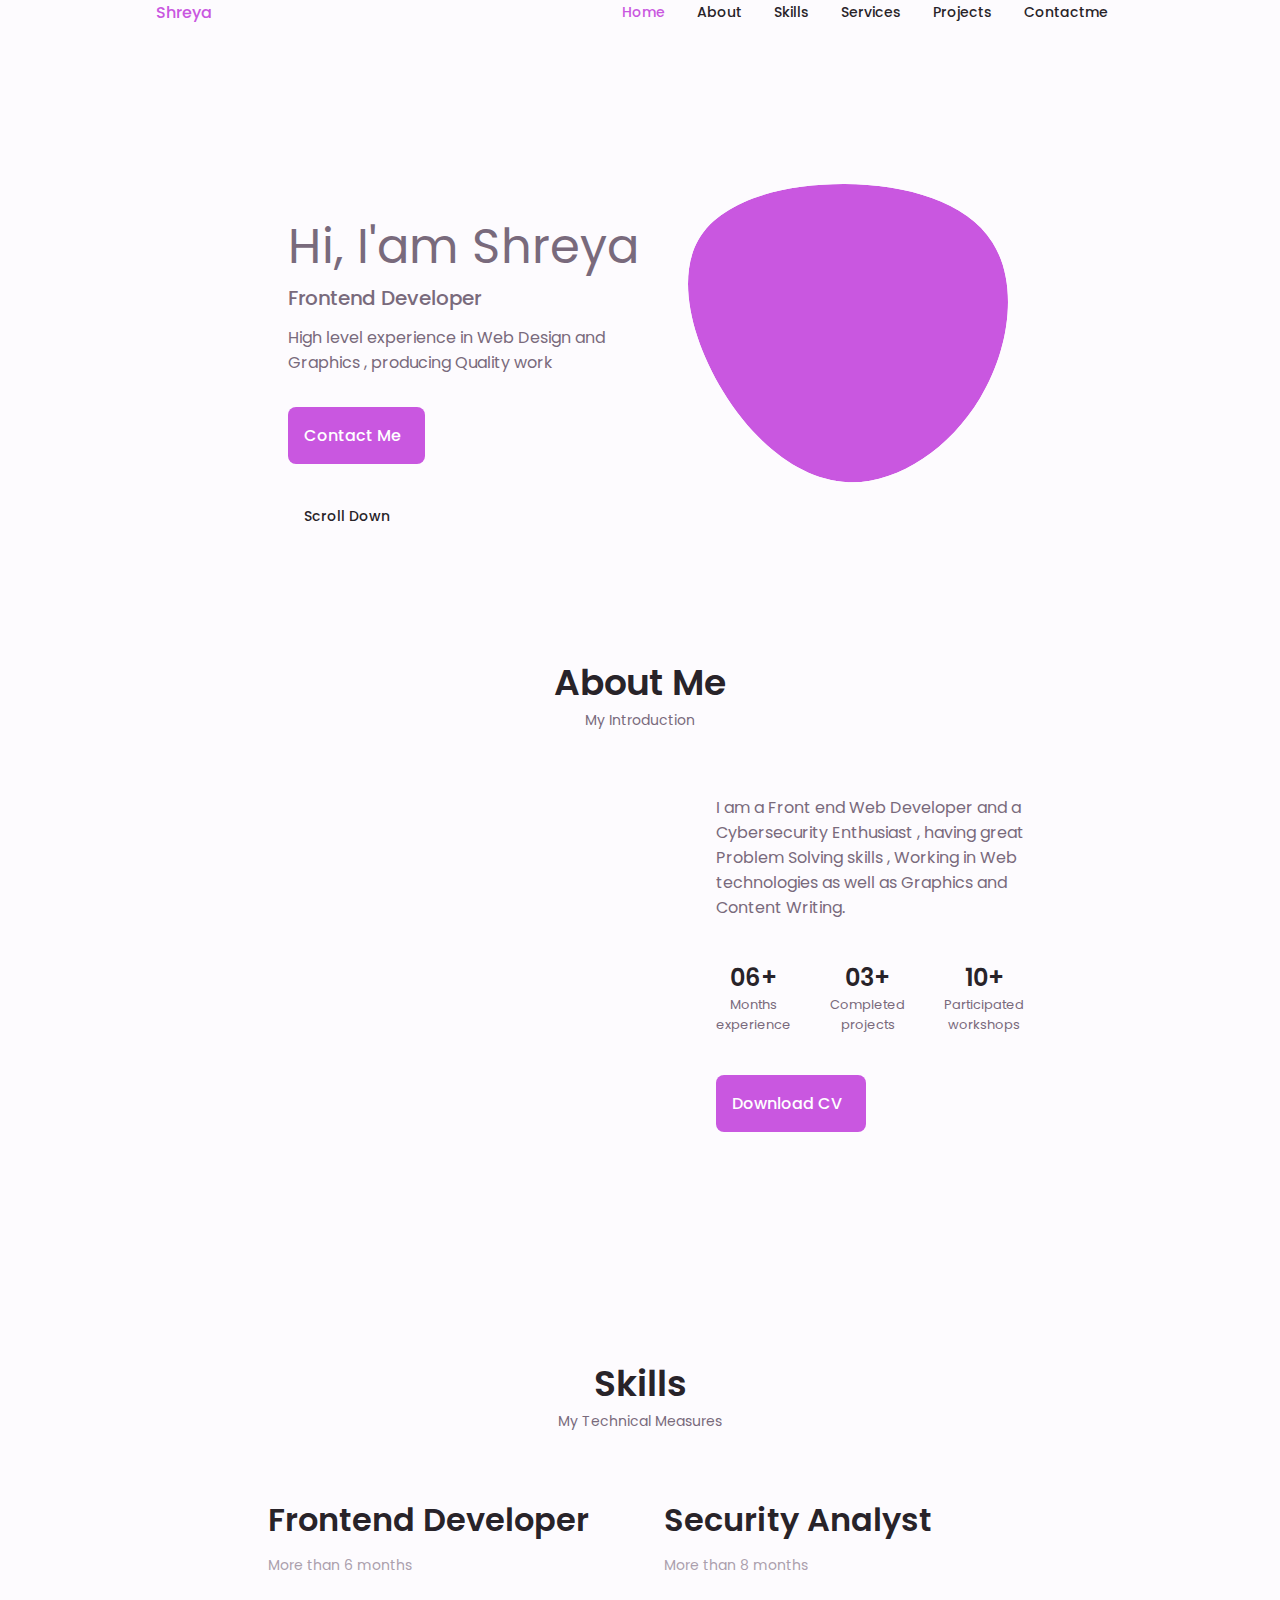
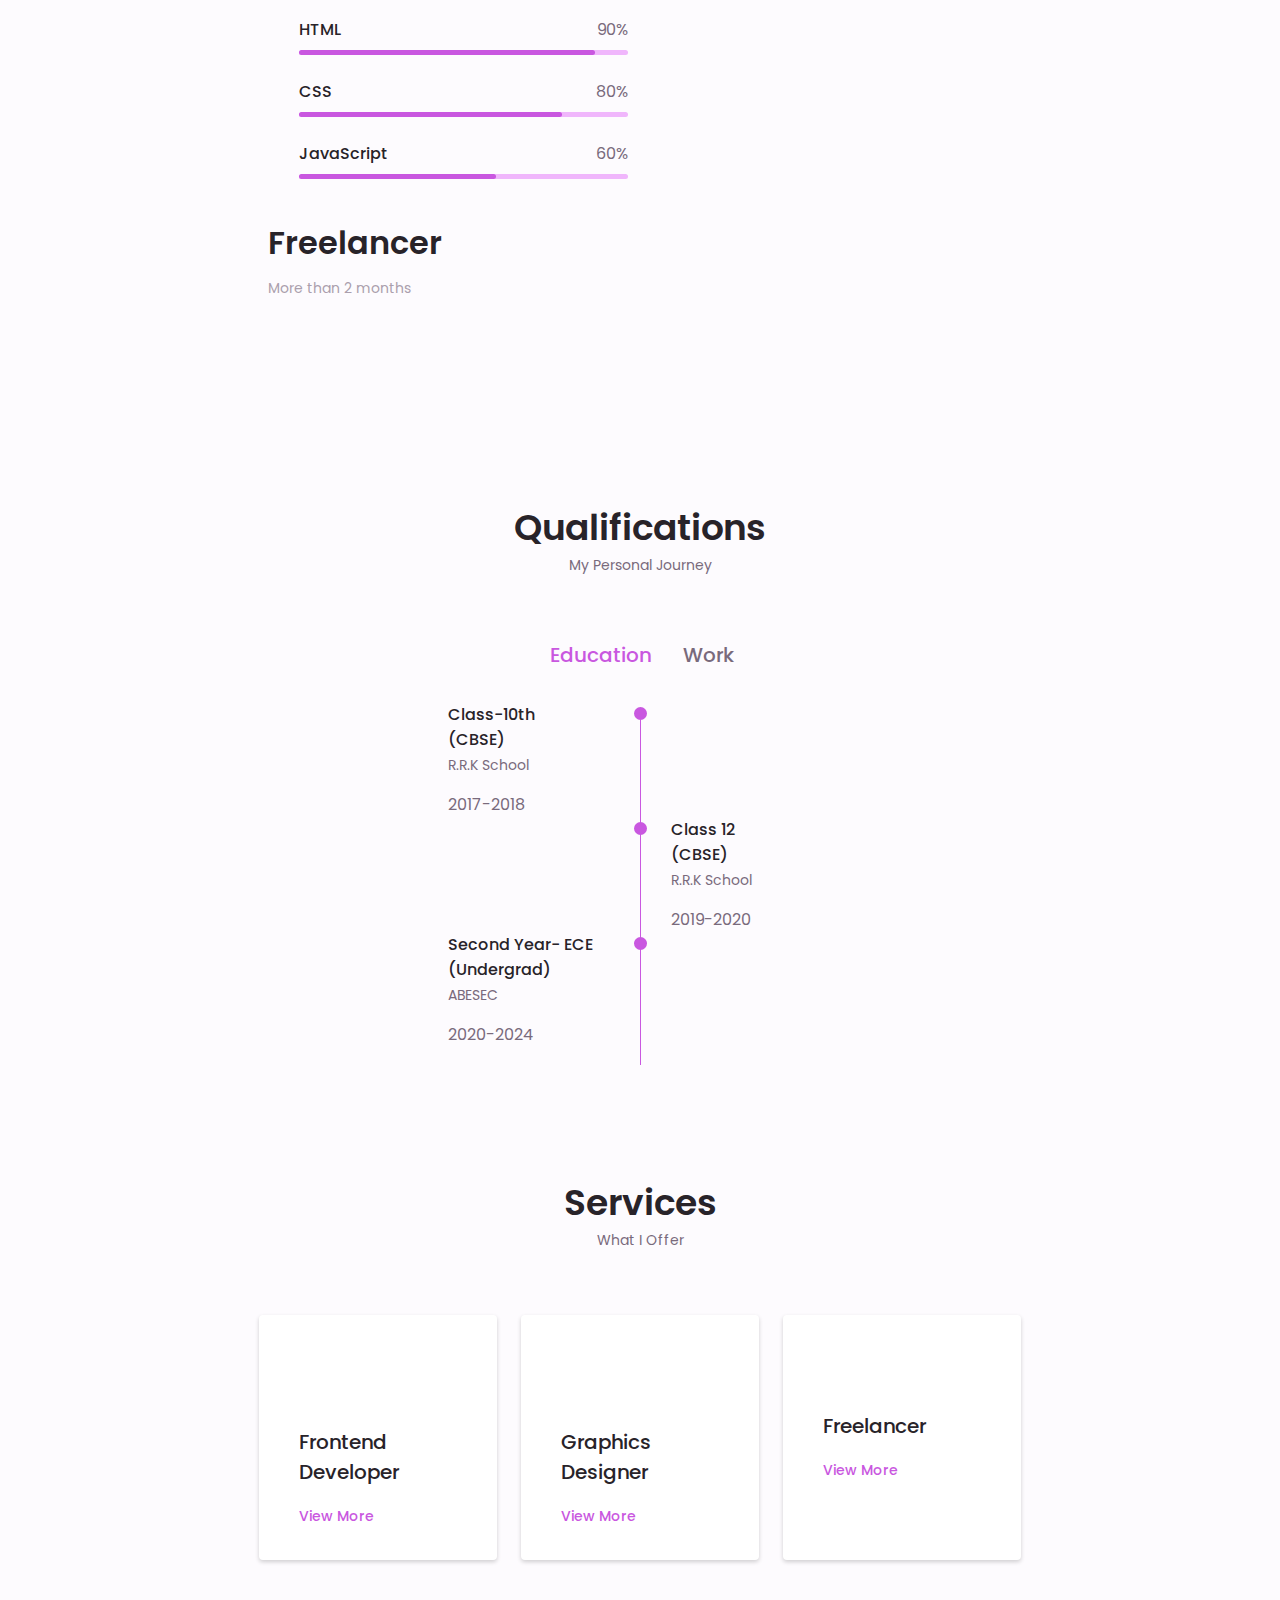
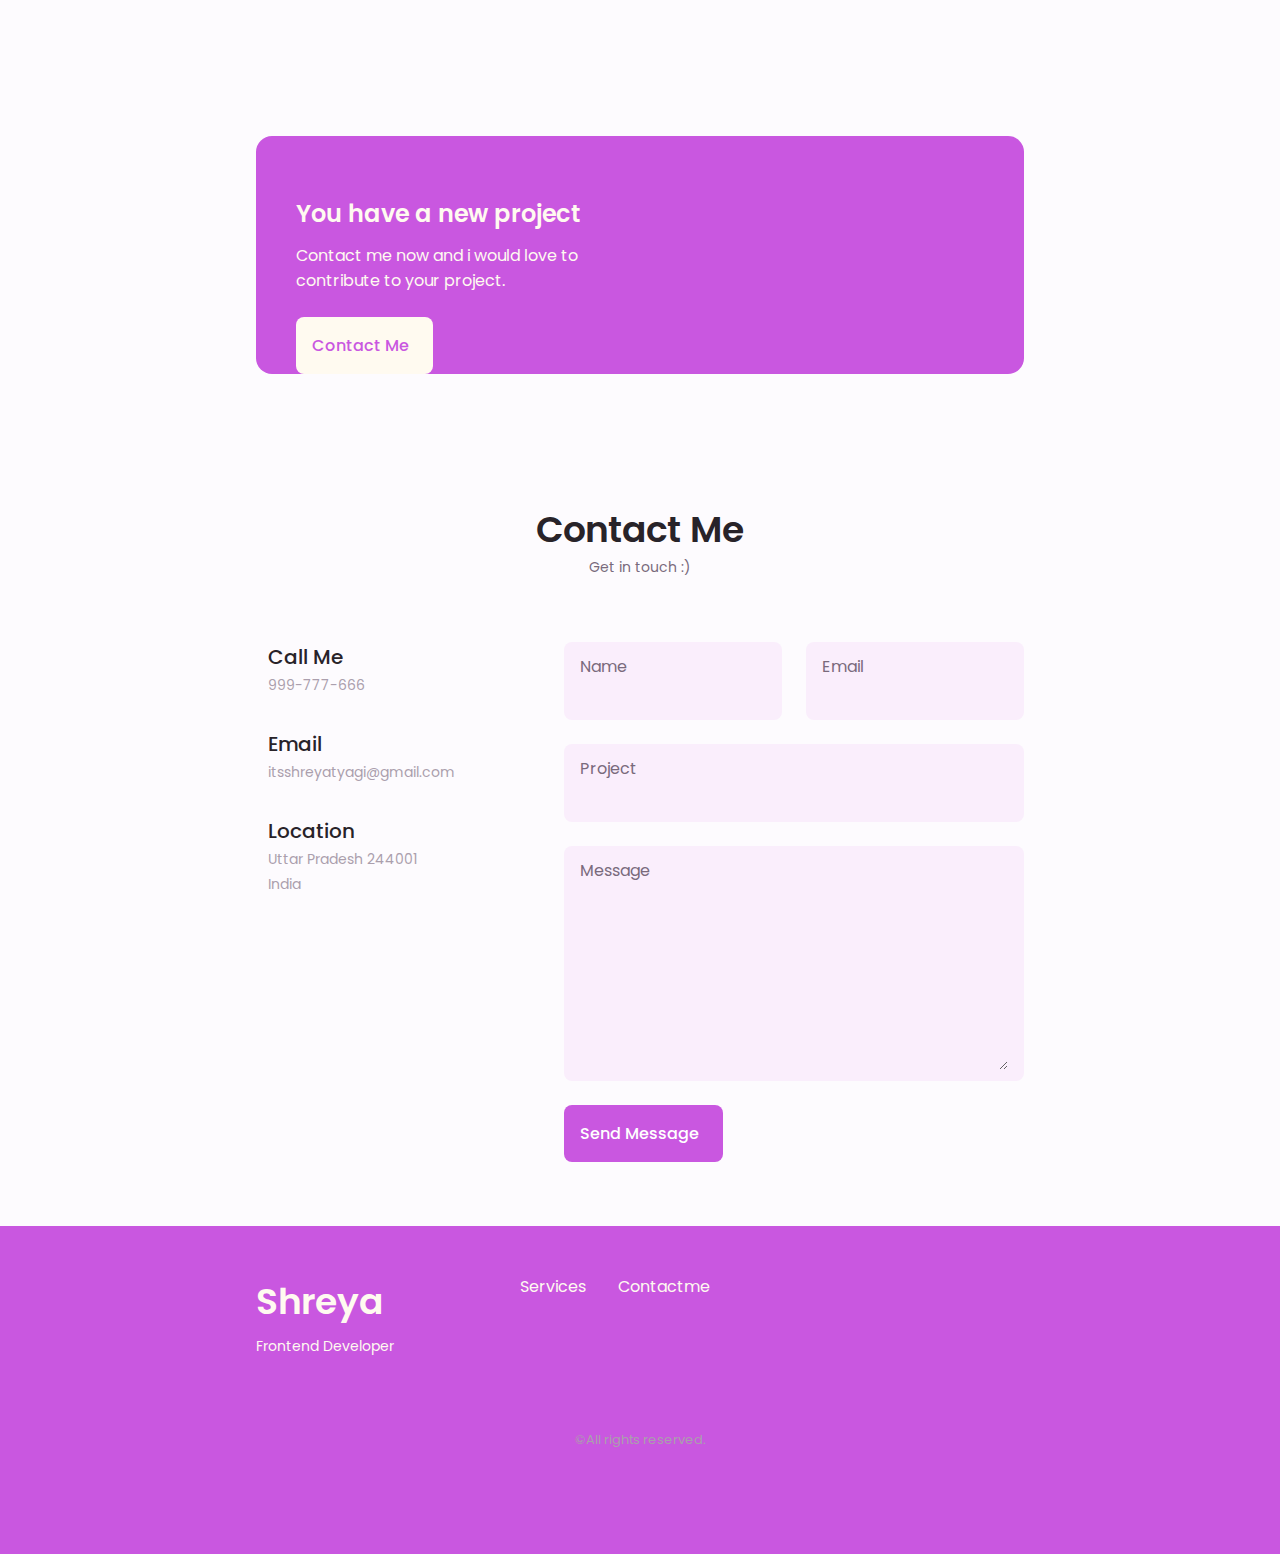
==== commit 0d52d02a: "Update index.html" ====
--- a/index.html
+++ b/index.html
@@ -97,7 +97,7 @@
                                     165.547 130.807 187.559 100.226 186.353C69.6454 185.297 41.0228 161.023 21.7403 
                                     129.362C2.45775 97.8511 -7.48481 59.1033 6.67581 34.5279C20.9871 10.1032 59.7028 
                                     -0.149132 97.9666 0.00163737C136.23 0.303176 174.193 10.857 190.312 36.4879Z"/>
-                                    <image class="home__blob-img" x='14' y='9' xlink:href="../lala-removebg-preview.png">
+                                    <image class="home__blob-img" x='14' y='9' xlink:href="lala-removebg-preview.png">
                                 </g>
                             </svg>
                         </div>
@@ -129,7 +129,7 @@
                 <span class="section__subtitle">My Introduction</span>
 
                 <div class="about__container container grid">
-                    <img src="./portfolio1.jpg" alt="" class="about__img">
+                    <img src="portfolio1.jpg" alt="" class="about__img">
 
                     <div class="about__data">
                         <p class="about__description">
@@ -164,7 +164,7 @@
                             </div>
                         
                         <div class="about__buttons">
-                            <a download="" href="./Shreya_resume.pdf" class="button button--flex">
+                            <a download="" href="Resume-Shreya-Tyagi-.pdf" class="button button--flex">
                                 Download CV<i class="uil uil-download-alt button__icon"></i>
                             
                             </a>
@@ -441,7 +441,7 @@
 
                                 <div>
                                     <h3 class="qualification__title">
-                                     Second Year- ECE graduate
+                                     Second Year- ECE (Undergrad)
                                     </h3>
                                     <span class="qualification__subtitle">
                                         ABESEC
@@ -684,7 +684,7 @@
                                 </a>  
                         </div>
 
-                        <img src="../gallery-item-05.jpg" alt="" class="project__img">
+                        <img src="gallery-item-05.jpg" alt="" class="project__img">
                     </div>
                 </div>
 
@@ -831,4 +831,4 @@
         <!--==================== MAIN JS ====================-->
         <script src="main.js"></script>
     </body>
-</html>+</html>
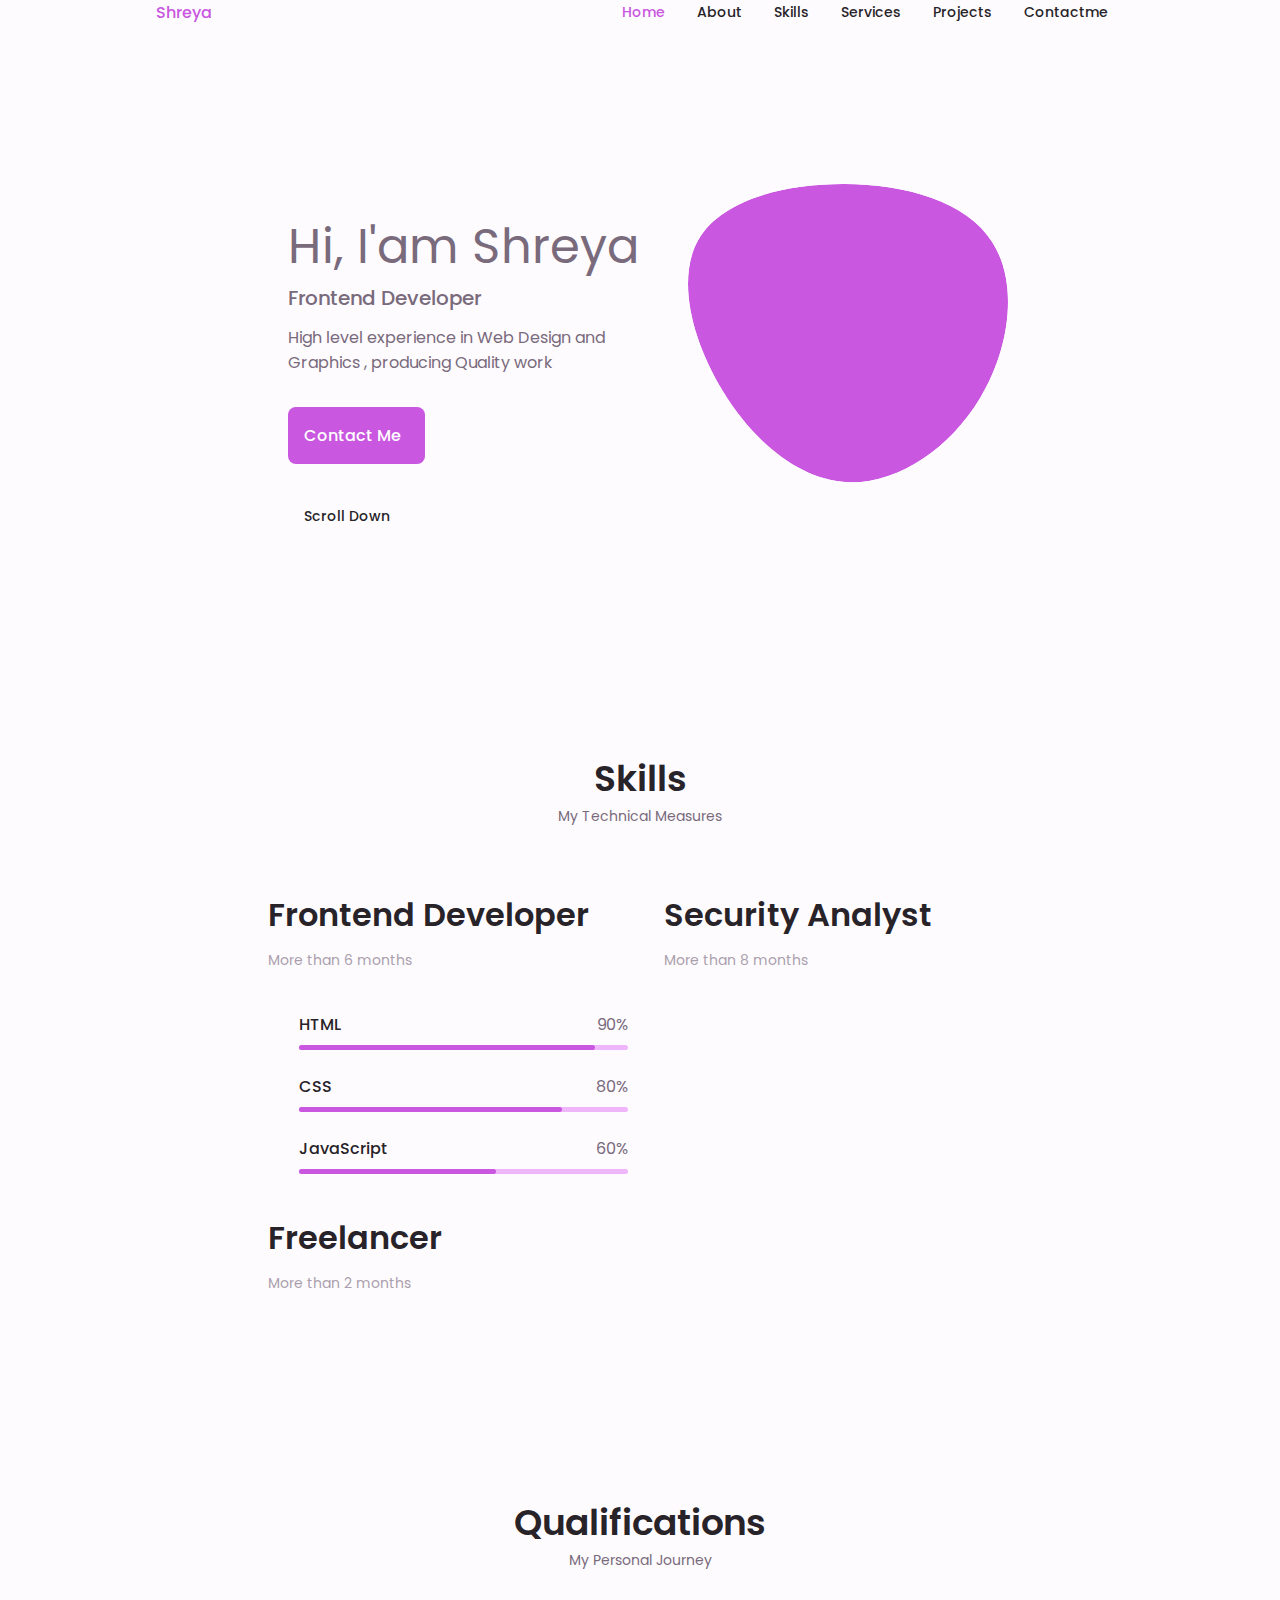
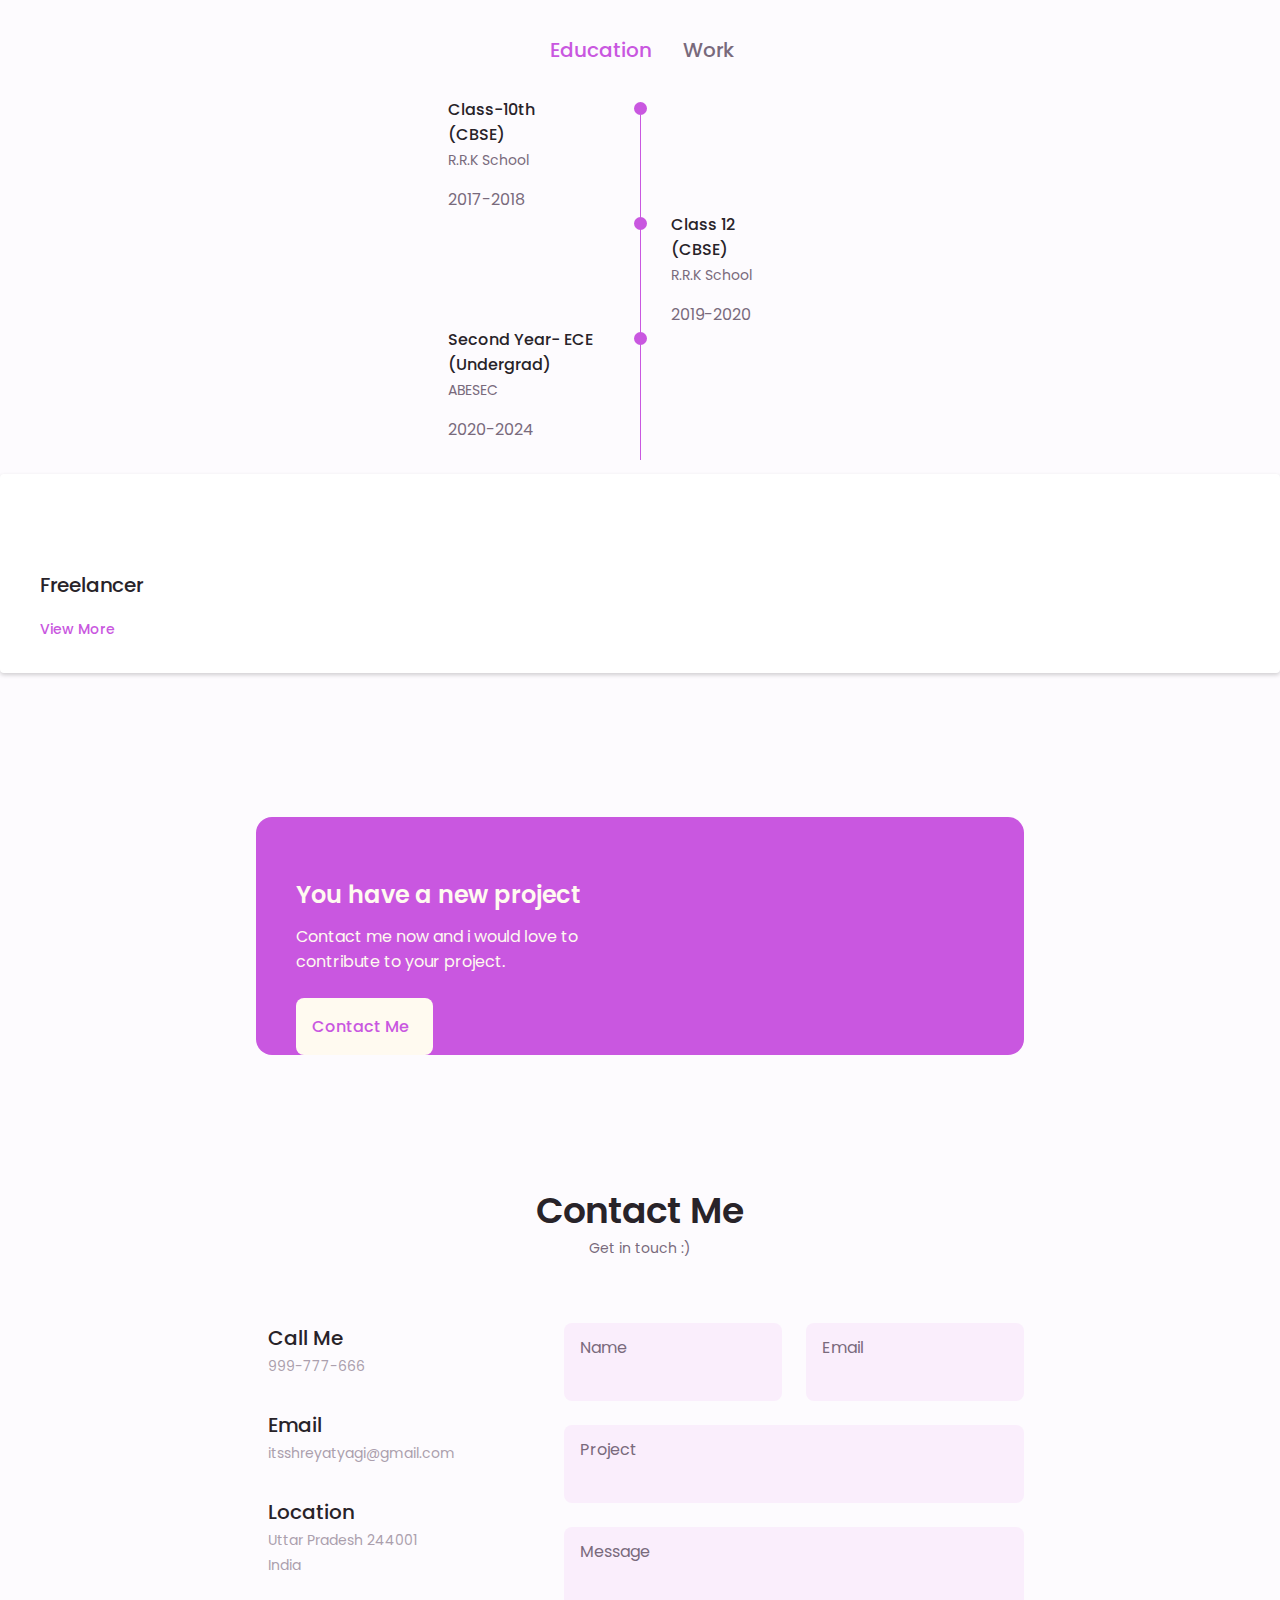
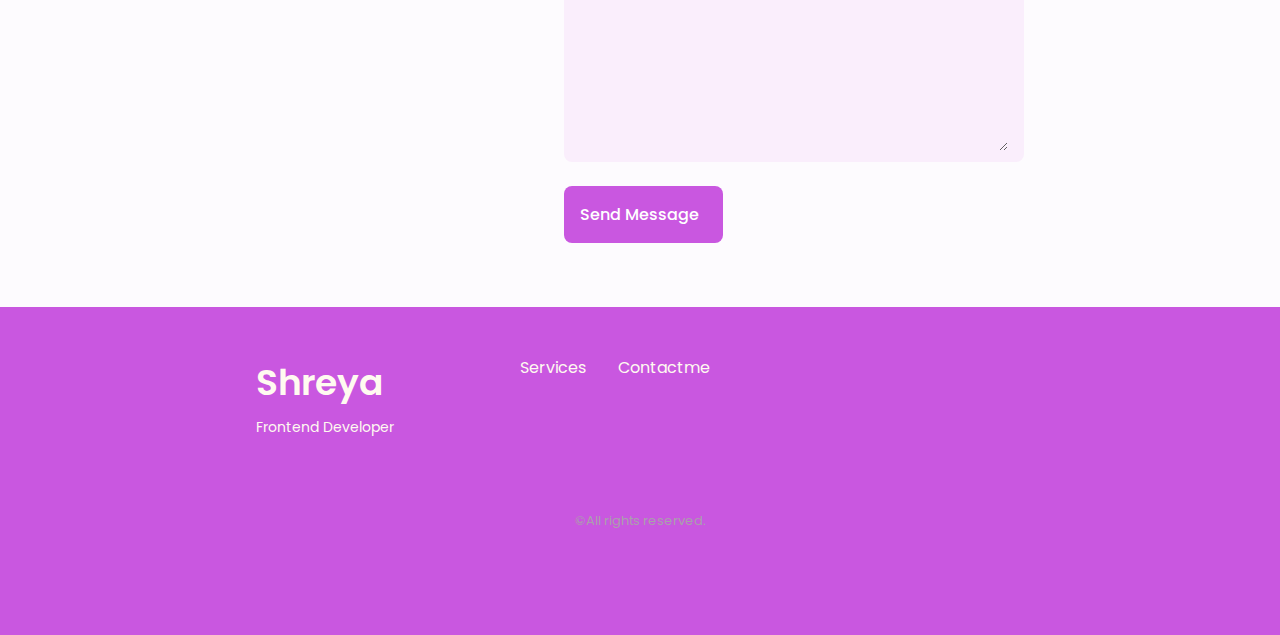
==== commit a2e28199: "hidden" ====
--- a/index.html
+++ b/index.html
@@ -123,58 +123,7 @@
                 </div>
             </section>
 
-            <!--==================== ABOUT ====================-->
-            <section class="about section" id="about">
-                <h2 class="section__title">About Me</h2>
-                <span class="section__subtitle">My Introduction</span>
-
-                <div class="about__container container grid">
-                    <img src="portfolio1.jpg" alt="" class="about__img">
-
-                    <div class="about__data">
-                        <p class="about__description">
-                            I am a Front end Web Developer and a Cybersecurity Enthusiast , having great Problem Solving skills , Working in Web technologies as well as Graphics and Content Writing.</p>
-
-                            <div class="about__info">
-                                <div>
-                                    <span class="about__info-title">
-                                    06+</span>
-                                    <span class="about__info-name">
-                                        Months<br>experience
-                                    </span>
-                                </div>
-
-                                <div>
-                                    <span class="about__info-title">
-                                    03+</span>
-                                    <span class="about__info-name">
-                                        Completed
-                                        <br>projects
-                                    </span>
-                                </div>
-
-                                <div>
-                                    <span class="about__info-title">
-                                    10+</span>
-                                    <span class="about__info-name">
-                                        Participated<br>
-                                       workshops
-                                    </span>
-                                </div>
-                            </div>
-                        
-                        <div class="about__buttons">
-                            <a download="" href="Resume-Shreya-Tyagi-.pdf" class="button button--flex">
-                                Download CV<i class="uil uil-download-alt button__icon"></i>
-                            
-                            </a>
-                        </div>
-                    </div>
-                </div>
-
-        
-            </section>
-
+           
             <!--==================== SKILLS ====================-->
             <section class="skills section" id="skills">
                 <section class="skills section" id="skills">
@@ -441,7 +390,7 @@
 
                                 <div>
                                     <h3 class="qualification__title">
-                                     Second Year- ECE (Undergrad)
+                                     Second Year- ECE <br> (Undergrad)
                                     </h3>
                                     <span class="qualification__subtitle">
                                         ABESEC
@@ -508,109 +457,6 @@
                     </div>
                 </div>
             </section>
-
-            <!--==================== SERVICES ====================-->
-            <section class="services section" id="services">
-                <h2 class="section__title">Services</h2>
-                <span class="section__subtitle">What I Offer</span>
-
-                <div class="services__container container grid">
-                    <!--==================== SERVICES 1====================-->
-                    <div class="services__content">
-                        <div>
-                            <i class="uil uil-arrow services__icon"></i>
-                            <h3 class="services__title">
-                                Frontend<br>Developer
-                            </h3>
-                        </div>
-
-                        <span class="button button--flex button--small button--link services__button">
-                            View More
-                            <i class="uil uil-arrow-right button__icon"></i>
-                        </span>
-
-                        <div class="services__modal">
-                            <div class="services__modal-content">
-                               <h4 class="services__modal-title">
-                                   Frontend<br>Developer
-                               </h4>
-                               <i class="uil uil-times services__modal-close"></i>
-
-                               <ul class="services__modal-services grid">
-                                   <li class="services__modal-service">
-                                    <i class="uil uil-check-circle services__modal-icon"></i>
-
-                                    <p>I develop the user interface</p>
-                                   </li>
-
-                                   <li class="services__modal-service">
-                                    <i class="uil uil-check-circle services__modal-icon"></i>
-
-                                    <p>Webpage Development</p>
-                                   </li>
-                                    
-                                   <li class="services__modal-service">
-                                    <i class="uil uil-check-circle services__modal-icon"></i>
-
-                                    <p>I create transitions </p>
-                                   </li>
-                        
-                               </ul>
-                            </div>
-                        </div>
-                    </div>
-
-                    <!--==================== SERVICES 3====================-->
-                    <div class="services__content">
-                        <div>
-                            <i class="uil uil-web-grid services__icon"></i>
-                            <h3 class="services__title">
-                                Graphics<br> Designer
-                            </h3>
-                        </div>
-
-                        <span class="button button--flex button--small button--link services__button">
-                            View More
-                            <i class="uil uil-arrow-right button__icon"></i>
-                        </span>
-
-                        <div class="services__modal">
-                            <div class="services__modal-content">
-                               <h4 class="services__modal-title">
-                                  Hands on Graphics
-                               </h4>
-                               <i class="uil uil-times services__modal-close"></i>
-
-                               <ul class="services__modal-services grid">
-                                   <li class="services__modal-service">
-                                    <i class="uil uil-check-circle services__modal-icon"></i>
-
-                                    <p>I develop the Posters .</p>
-                                   </li>
-
-                                   <li class="services__modal-service">
-                                    <i class="uil uil-check-circle services__modal-icon"></i>
-
-                                    <p> I design brand logos.
-                                    </p>
-                                   </li>
-
-                                   <li class="services__modal-service">
-                                    <i class="uil uil-check-circle services__modal-icon"></i>
-
-                                    <p>I develop Social Media Posts and stories.</p>
-                                   </li>
-
-                                   <li class="services__modal-service">
-                                    <i class="uil uil-check-circle services__modal-icon"></i>
-
-                                    <p>I create online advertisements and thumbnails.</p>
-                                   </li>
-                                   
-                               </ul>
-                            </div>
-                        </div>
-                    </div>
 
                     <!--==================== SERVICES 2====================-->
                     <div class="services__content">
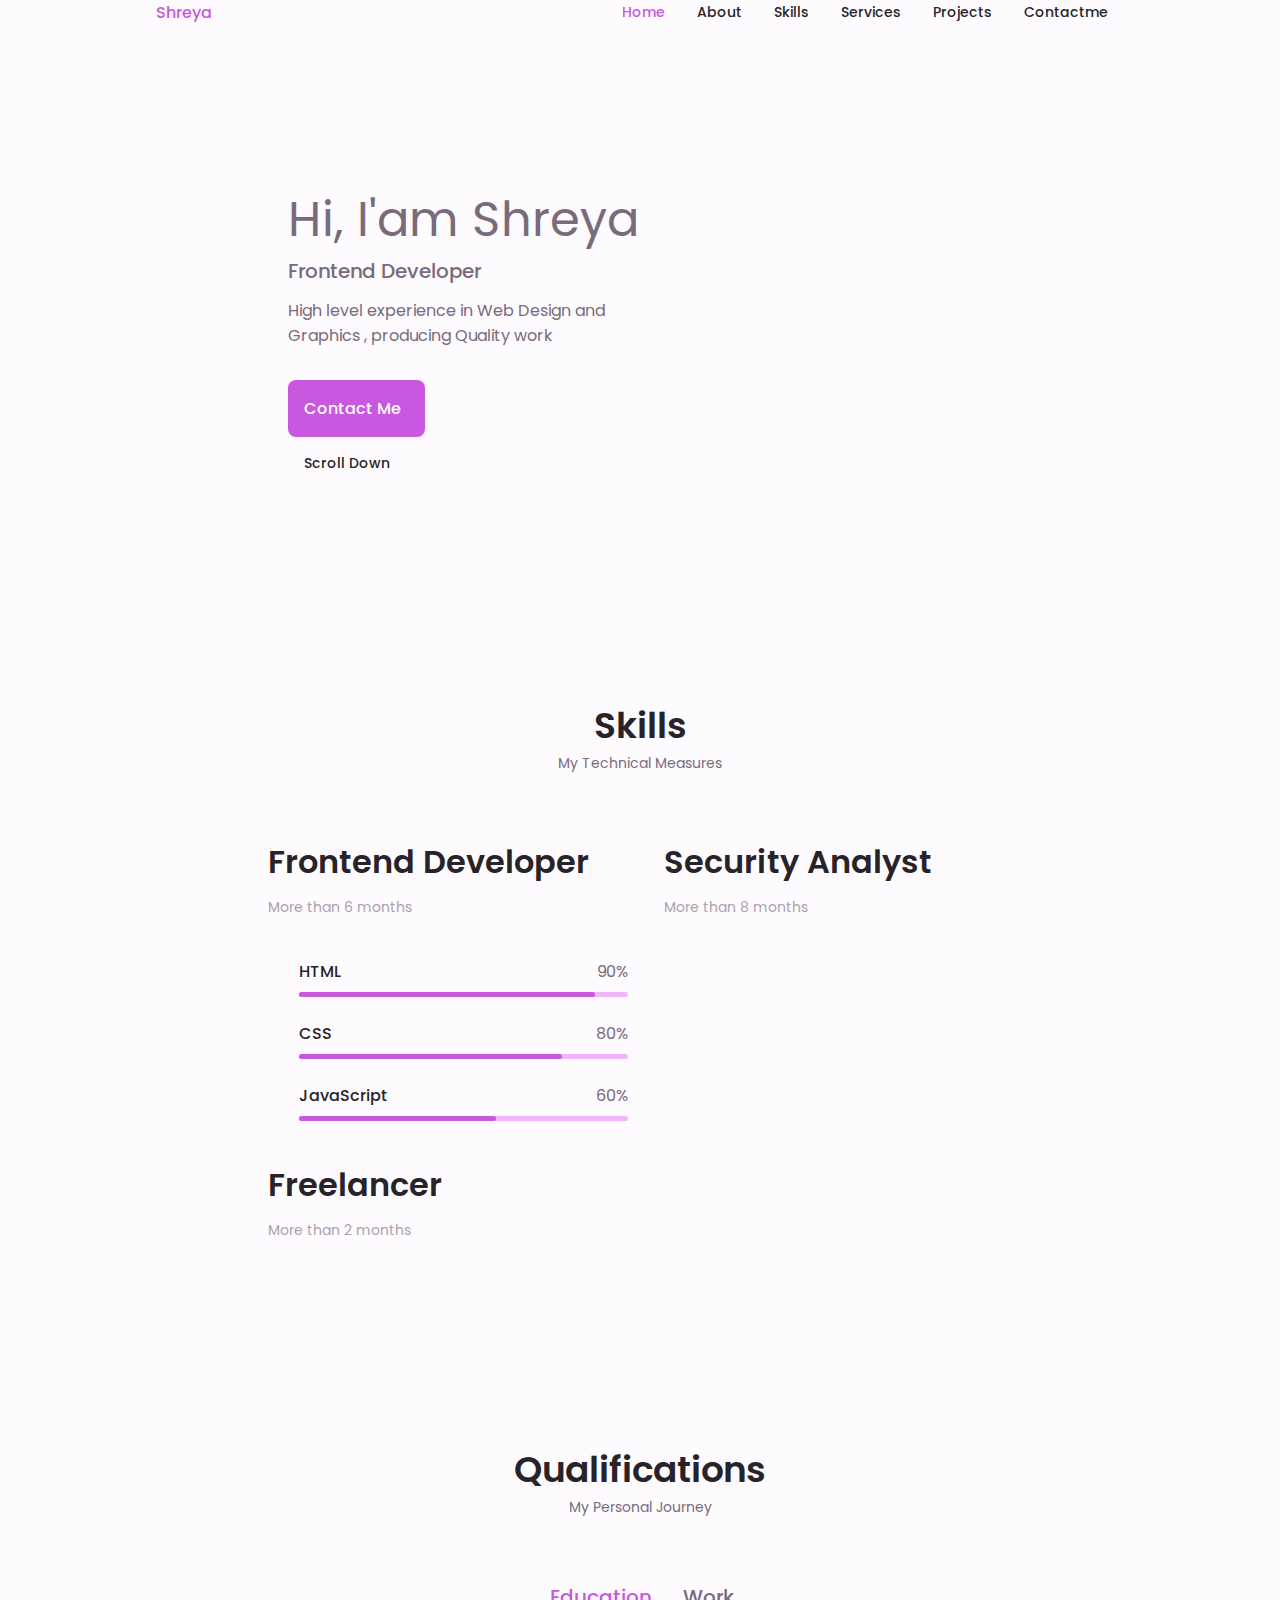
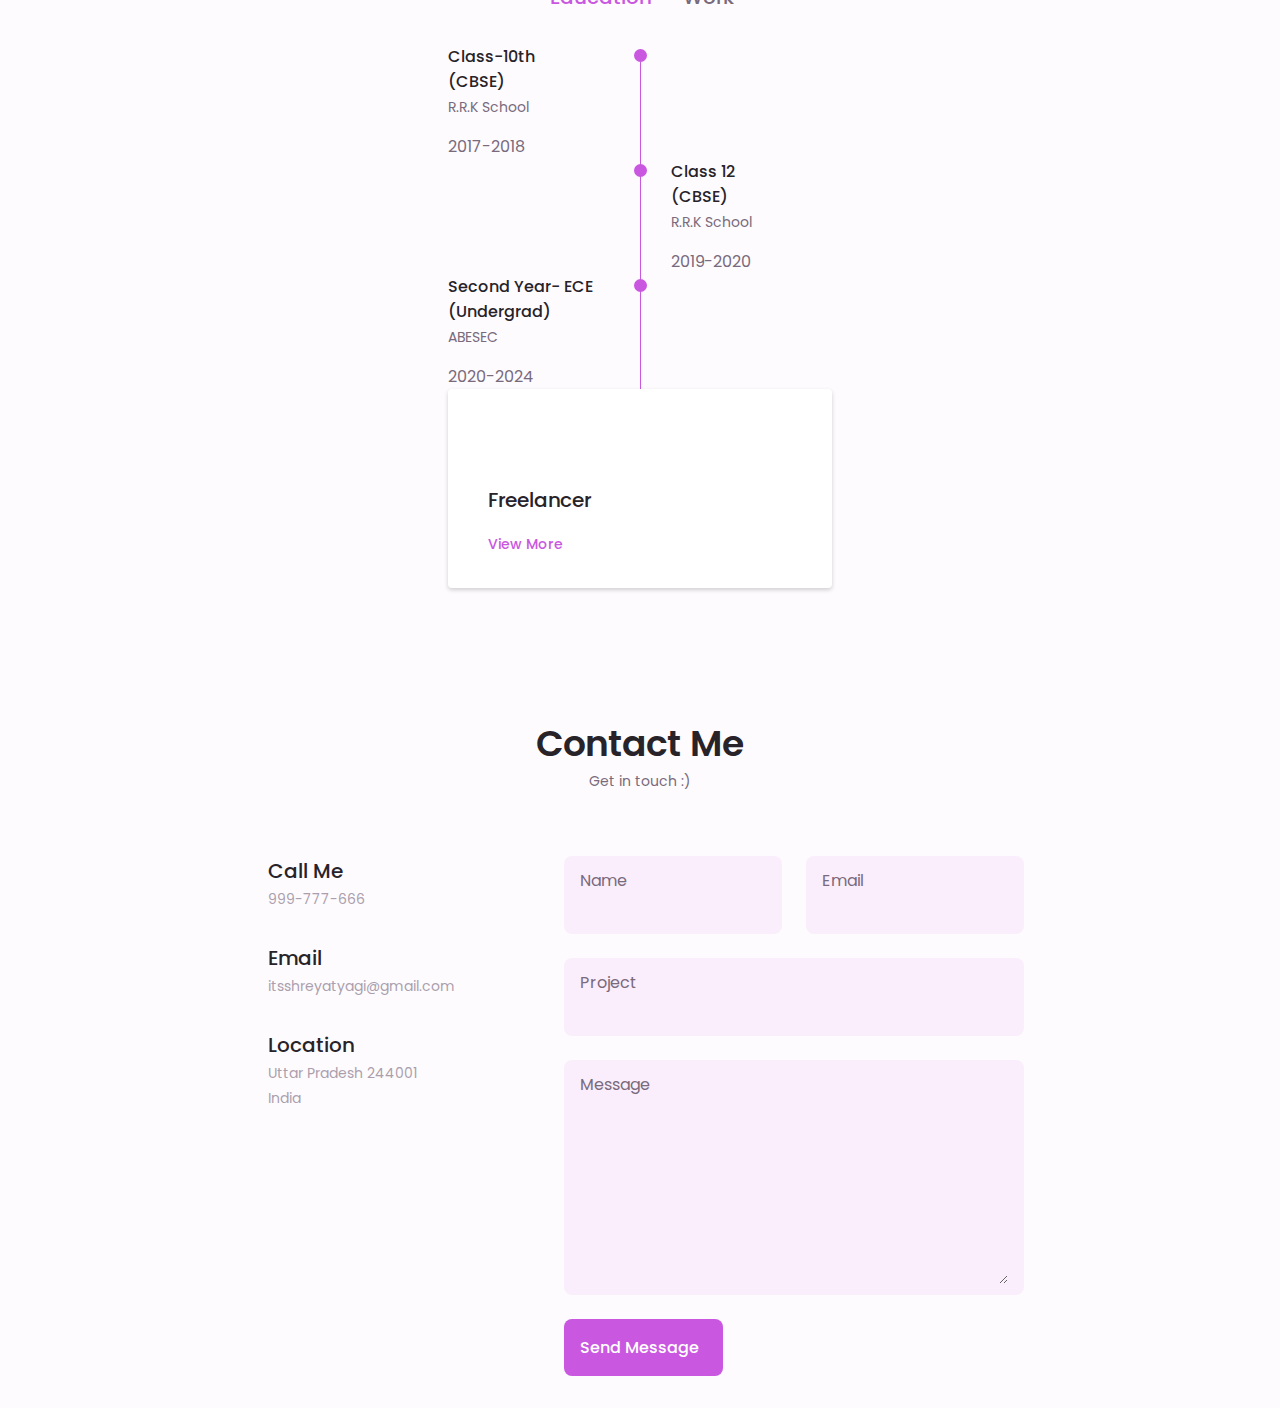
==== commit 99912926: "hidden" ====
--- a/index.html
+++ b/index.html
@@ -84,24 +84,6 @@
                             </a>
                         </div>
 
-                        <div class="home__blob">
-                            <svg viewBox="0 0 200 187" xmlns="http://www.w3.org/2000/svg" xmlns:xlink="http://www.w3.org/1999/xlink">
-                                <mask id="mask0" mask-type="alpha">
-                                    <path d="M190.312 36.4879C206.582 62.1187 201.309 102.826 182.328 134.186C163.346 165.547 
-                                    130.807 187.559 100.226 186.353C69.6454 185.297 41.0228 161.023 21.7403 129.362C2.45775 
-                                    97.8511 -7.48481 59.1033 6.67581 34.5279C20.9871 10.1032 59.7028 -0.149132 97.9666 
-                                    0.00163737C136.23 0.303176 174.193 10.857 190.312 36.4879Z"/>
-                                </mask>
-                                <g mask="url(#mask0)">
-                                    <path d="M190.312 36.4879C206.582 62.1187 201.309 102.826 182.328 134.186C163.346 
-                                    165.547 130.807 187.559 100.226 186.353C69.6454 185.297 41.0228 161.023 21.7403 
-                                    129.362C2.45775 97.8511 -7.48481 59.1033 6.67581 34.5279C20.9871 10.1032 59.7028 
-                                    -0.149132 97.9666 0.00163737C136.23 0.303176 174.193 10.857 190.312 36.4879Z"/>
-                                    <image class="home__blob-img" x='14' y='9' xlink:href="lala-removebg-preview.png">
-                                </g>
-                            </svg>
-                        </div>
-
                         <div class="home__data">
                             <hi class="home__title">Hi, I'am Shreya</hi>
                             <h3 class="home__subtitle">Frontend Developer</h3>
@@ -408,56 +390,7 @@
                             </div>
                         </div>
 
-                        <div class="qualification__content" data-content id="work">
-                            <!--==================== QUALIFICATION 1 ====================-->
-                            <div class="qualification__data">
-
-                                <div>
-                                    <h3 class="qualification__title">
-                                     Web Designer
-                                    </h3>
-                                    <span class="qualification__subtitle">
-                                        Freelancing
-                                    </span>
-                                    <div class="qualification__calender">
-                                        <i class="uil uil-calendar-alt"></i>
-                                        2021-2022
-                                    </div>
-                                </div>
-
-                                <div>
-                                    <span class="qualification__rounder"></span>
-                                    <span class="qualification__line"></span>
-                                </div>
-                            </div>
-
-                             <!--==================== QUALIFICATION 2 ====================-->
-                             <div class="qualification__data">
-                                <div></div>
-
-                                <div>
-                                    <span class="qualification__rounder"></span>
-                                    <span class="qualification__line"></span>
-                                </div>
-
-                                <div>
-                                    <h3 class="qualification__title">
-                                     Security Analyst
-                                    </h3>
-                                    <span class="qualification__subtitle">
-                                        Udemy Certified
-                                    </span>
-                                    <div class="qualification__calender">
-                                        <i class="uil uil-calendar-alt"></i>
-                                        2021-2022
-                                    </div>
-                                </div>
-                            </div>
-                        </div>
-                    </div>
-                </div>
-            </section>
-
+                        
                     <!--==================== SERVICES 2====================-->
                     <div class="services__content">
                         <div>
@@ -511,31 +444,6 @@
                 </div>
             </section>
 
-           
-
-            <!--==================== PROJECT IN MIND ====================-->
-            <section class="project section" id="projects">
-                <div class="project__bg">
-                    <div class="project__container container grid">
-                        <div class="project__data">
-                            <h2 class="project__title">
-                                You have a new project
-                            </h2>
-                            <p class="project__description">
-                                Contact me now and i would love to contribute to your project.
-                            </p>
-                                <a href="#contact" class="button button--flex button--white">
-                                    Contact Me
-                                    <i class="uil uil-comment-message project__icon button__icon"></i>
-                                </a>  
-                        </div>
-
-                        <img src="gallery-item-05.jpg" alt="" class="project__img">
-                    </div>
-                </div>
-
-            </section>
-            
 
             <!--==================== CONTACT ME ====================-->
             <section class="contact section" id="contact">
@@ -625,55 +533,6 @@
         </main>
         
 
-        <!--==================== FOOTER ====================-->
-        <footer class="footer">
-            <div class="footer__bg">
-                <div class="footer__container container grid">
-                    <div>
-                        <h1 class="footer__title">Shreya
-                        </h1>
-                        <span class="footer__subtitle">
-                                Frontend Developer
-                        </span>
-                    </div>
-
-                    <ul class="footer__links">
-                        <li>
-                            <a href="#services" class="footer__link">Services</a>
-                        </li>
-                        
-                        <li>
-                            <a href="#contact" class="footer__link">Contactme</a>
-                        </li>
-                    </ul>
-
-                    <div class="footer__socials">
-                        <a href="https://www.facebook.com/" target = "_blank"   class="footer__social">
-                            <i class="uil uil-facebook"></i>
-                        </a>
-
-                        <a href="https://www.instagram.com/" target = "_blank"   class="footer__social">
-                            <i class="uil uil-instagram"></i>
-                        </a>
-
-                        <a href="https://twitter.com/" 
-                        target = "_blank" class="footer__social">
-                            <i class="uil uil-twitter-alt"></i>
-                        </a>
-
-                    </div>
-                </div>
-
-                <p class="footer__copy"> &#169;All rights reserved.</p>
-            </div>
-            
-        </footer>
-        
-        <!--==================== SCROLL TOP ====================-->
-        <a href="#" class="scrollup" id="scroll-up">
-            <i class="uil uil-angle-double-up scrollup__icon"></i>
-        </a>
-
         <!--==================== MAIN JS ====================-->
         <script src="main.js"></script>
     </body>
